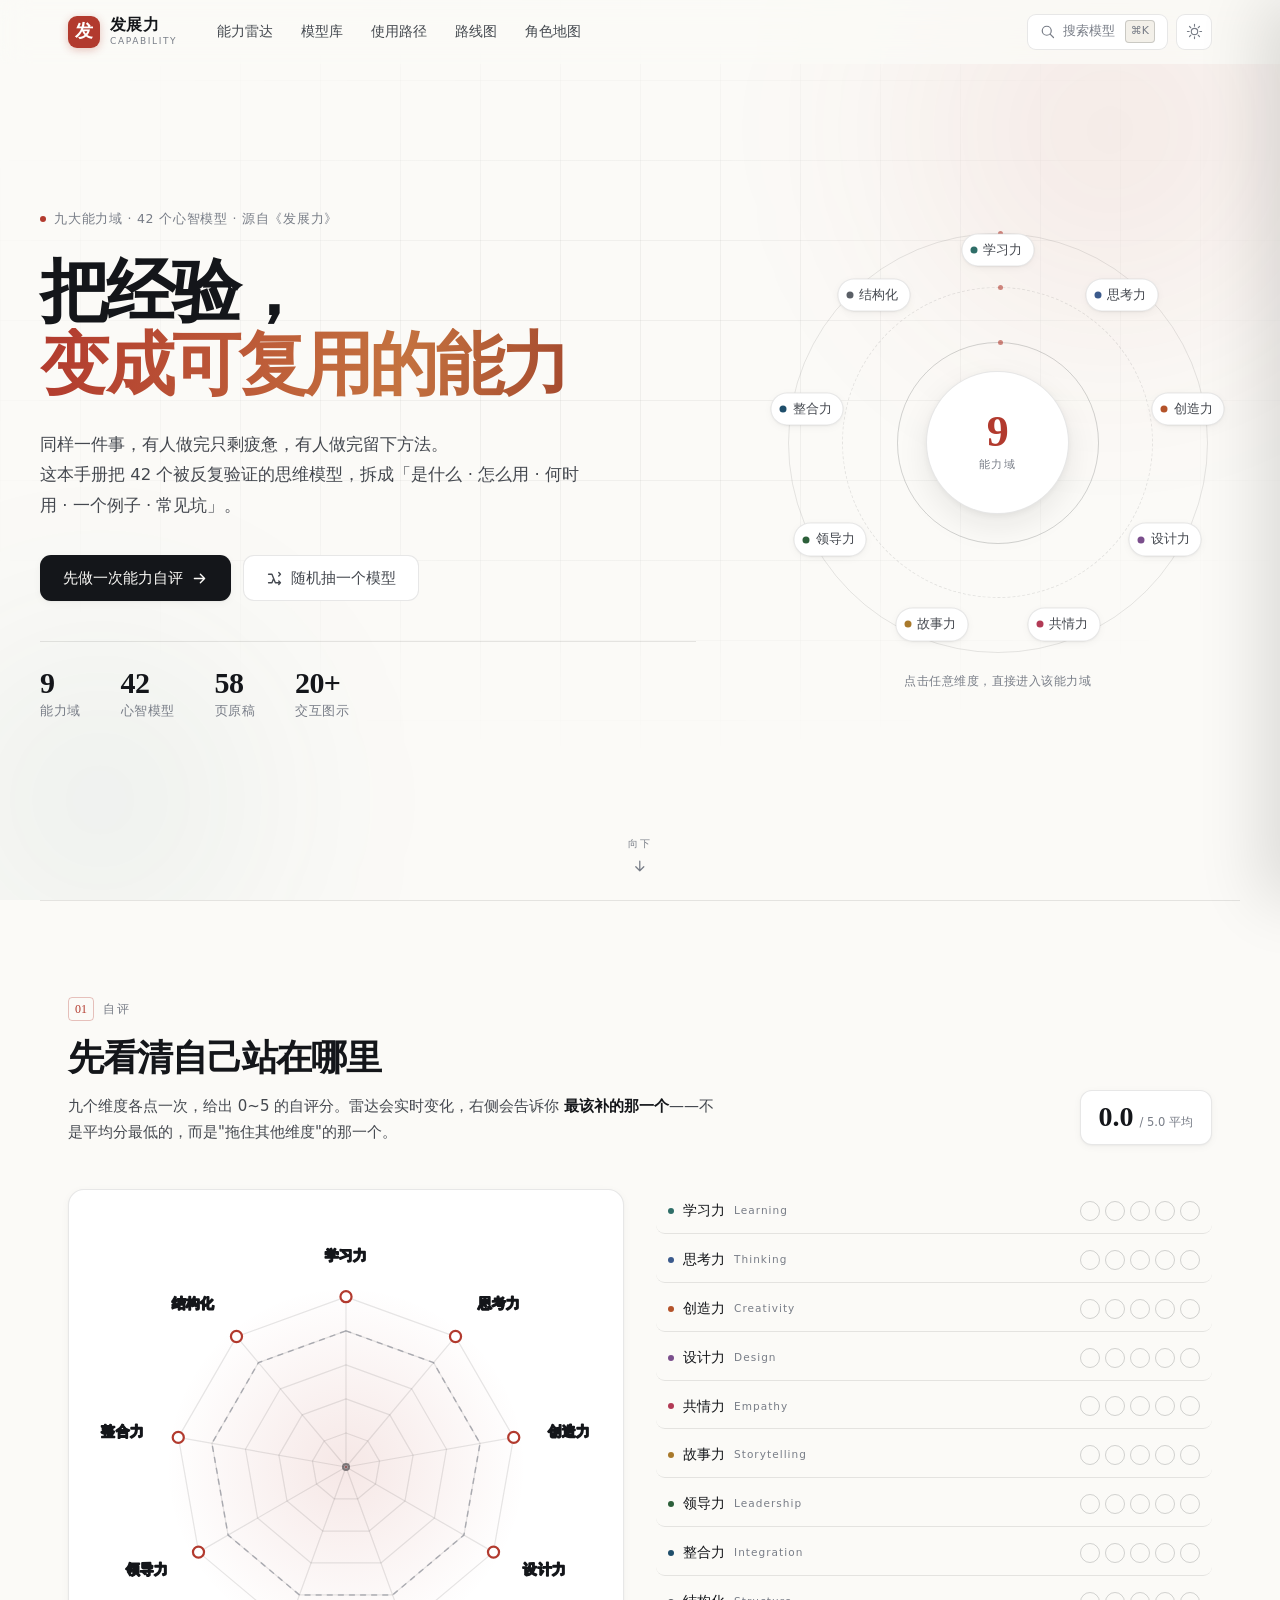
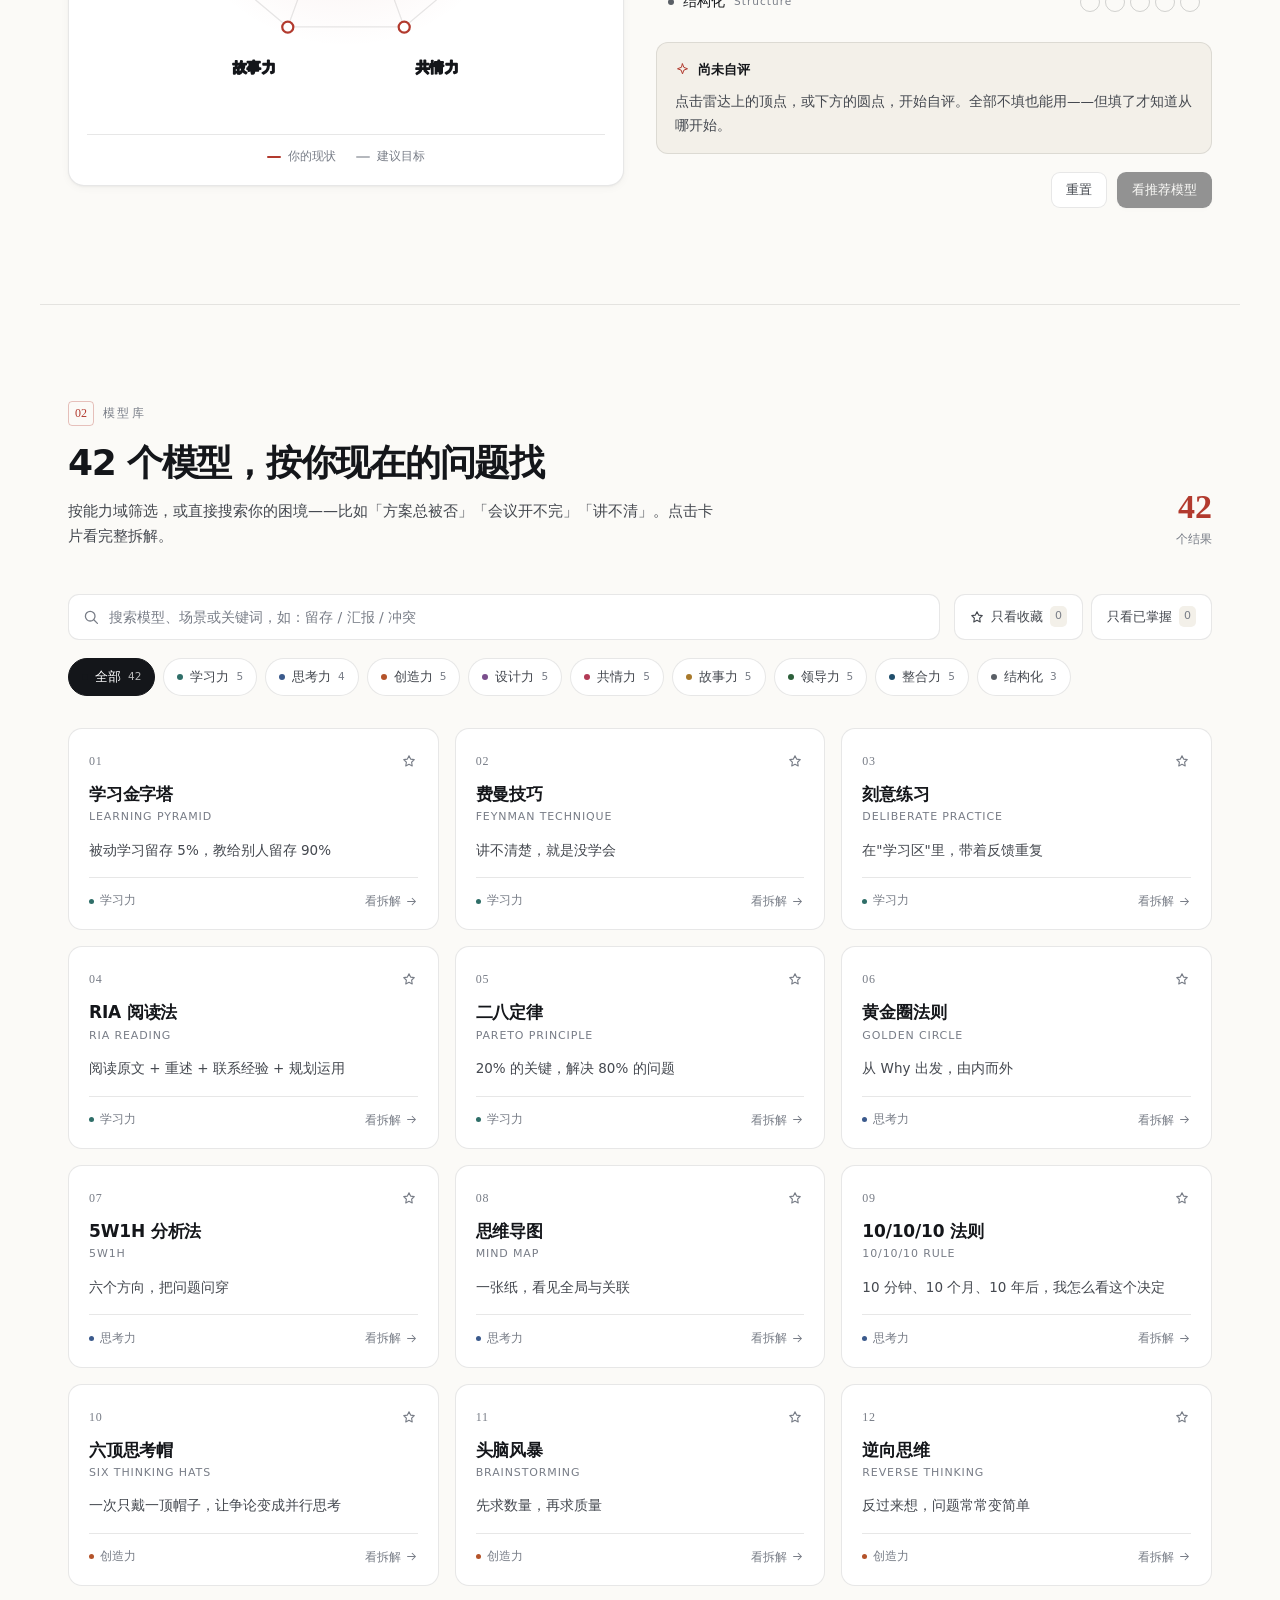
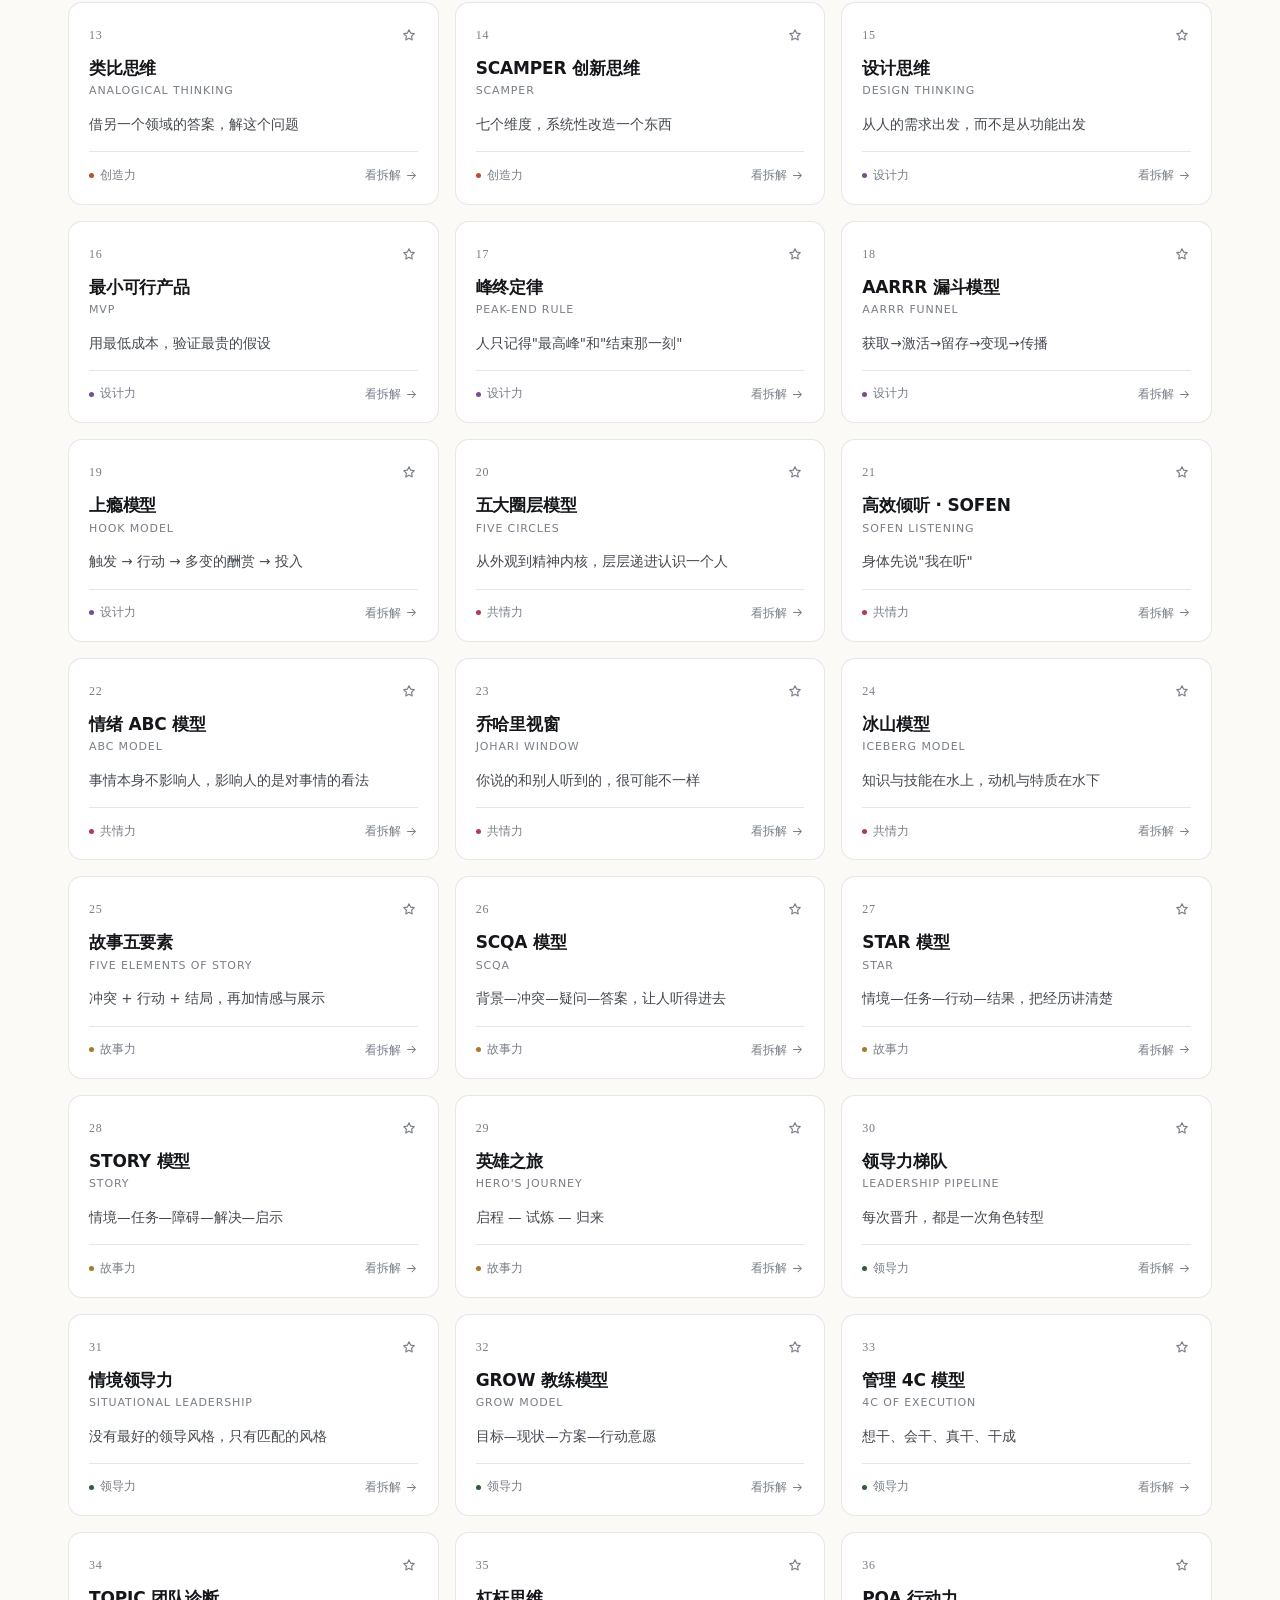
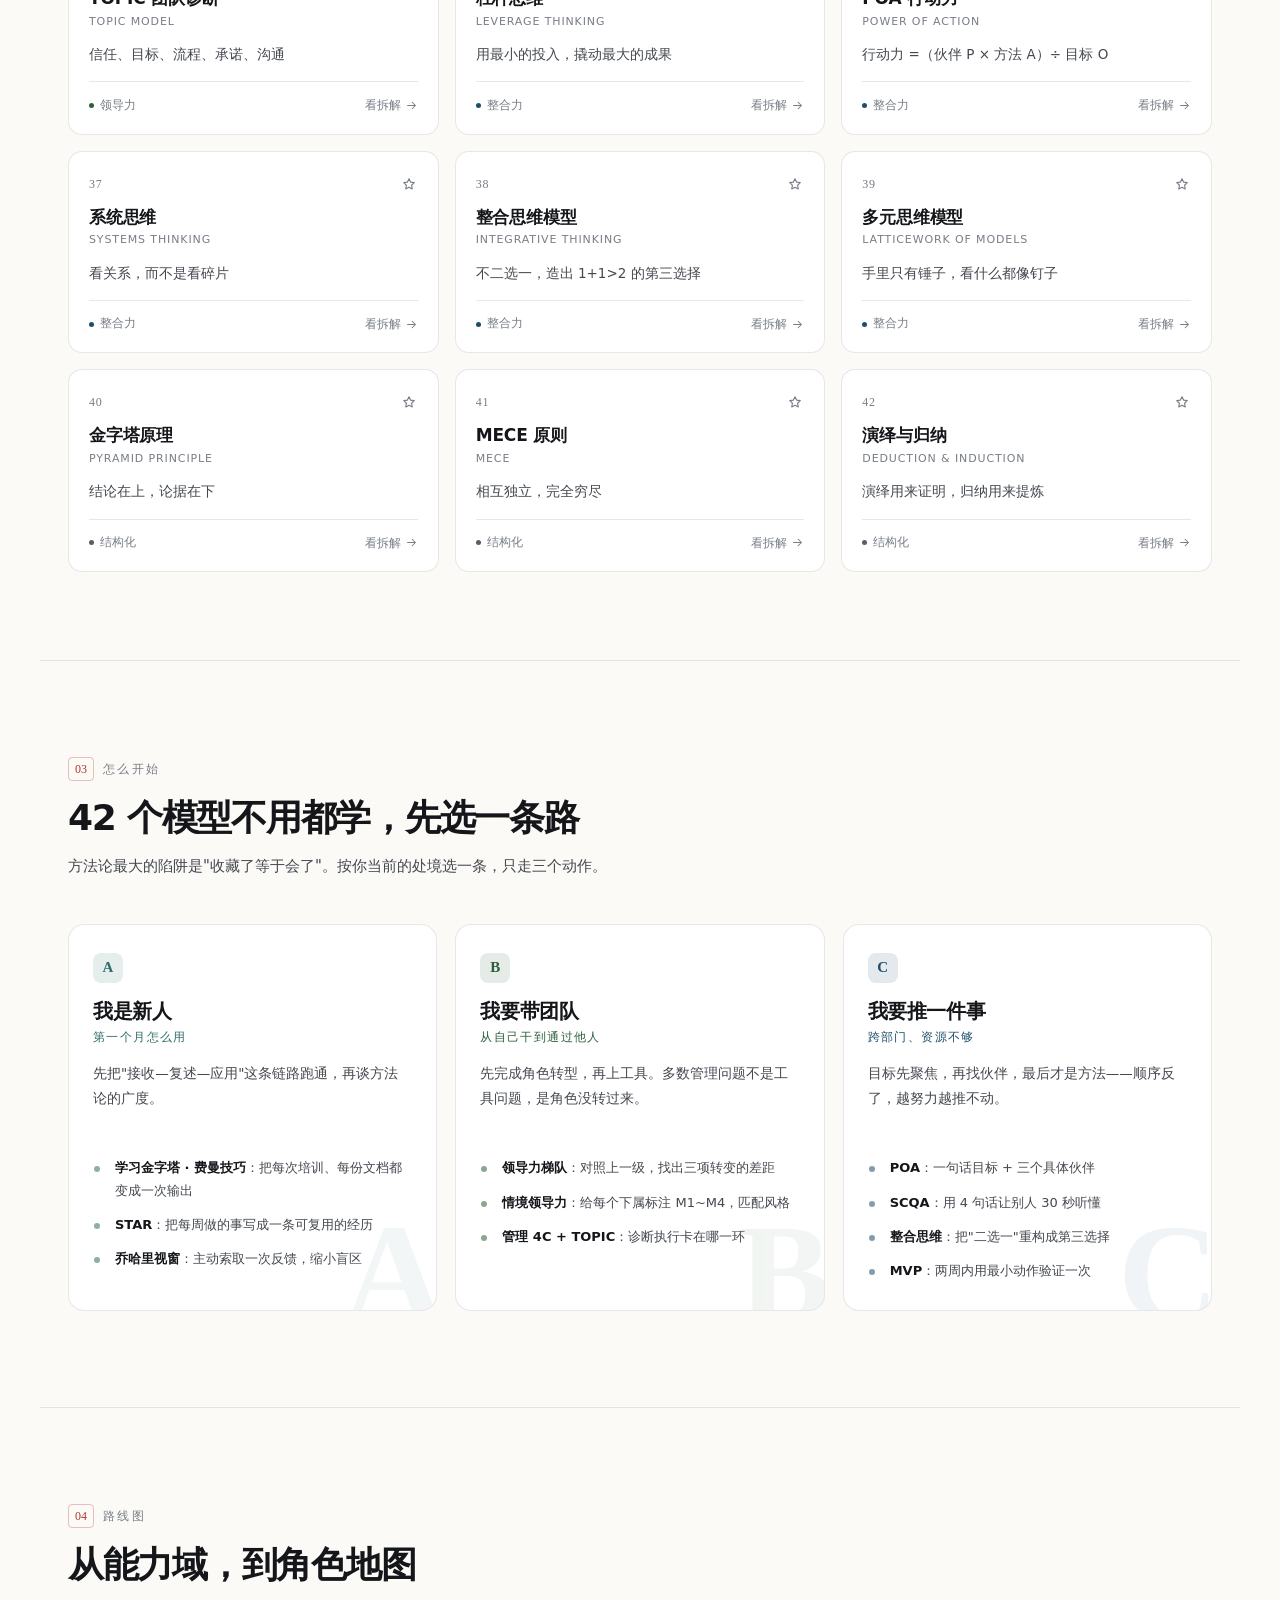
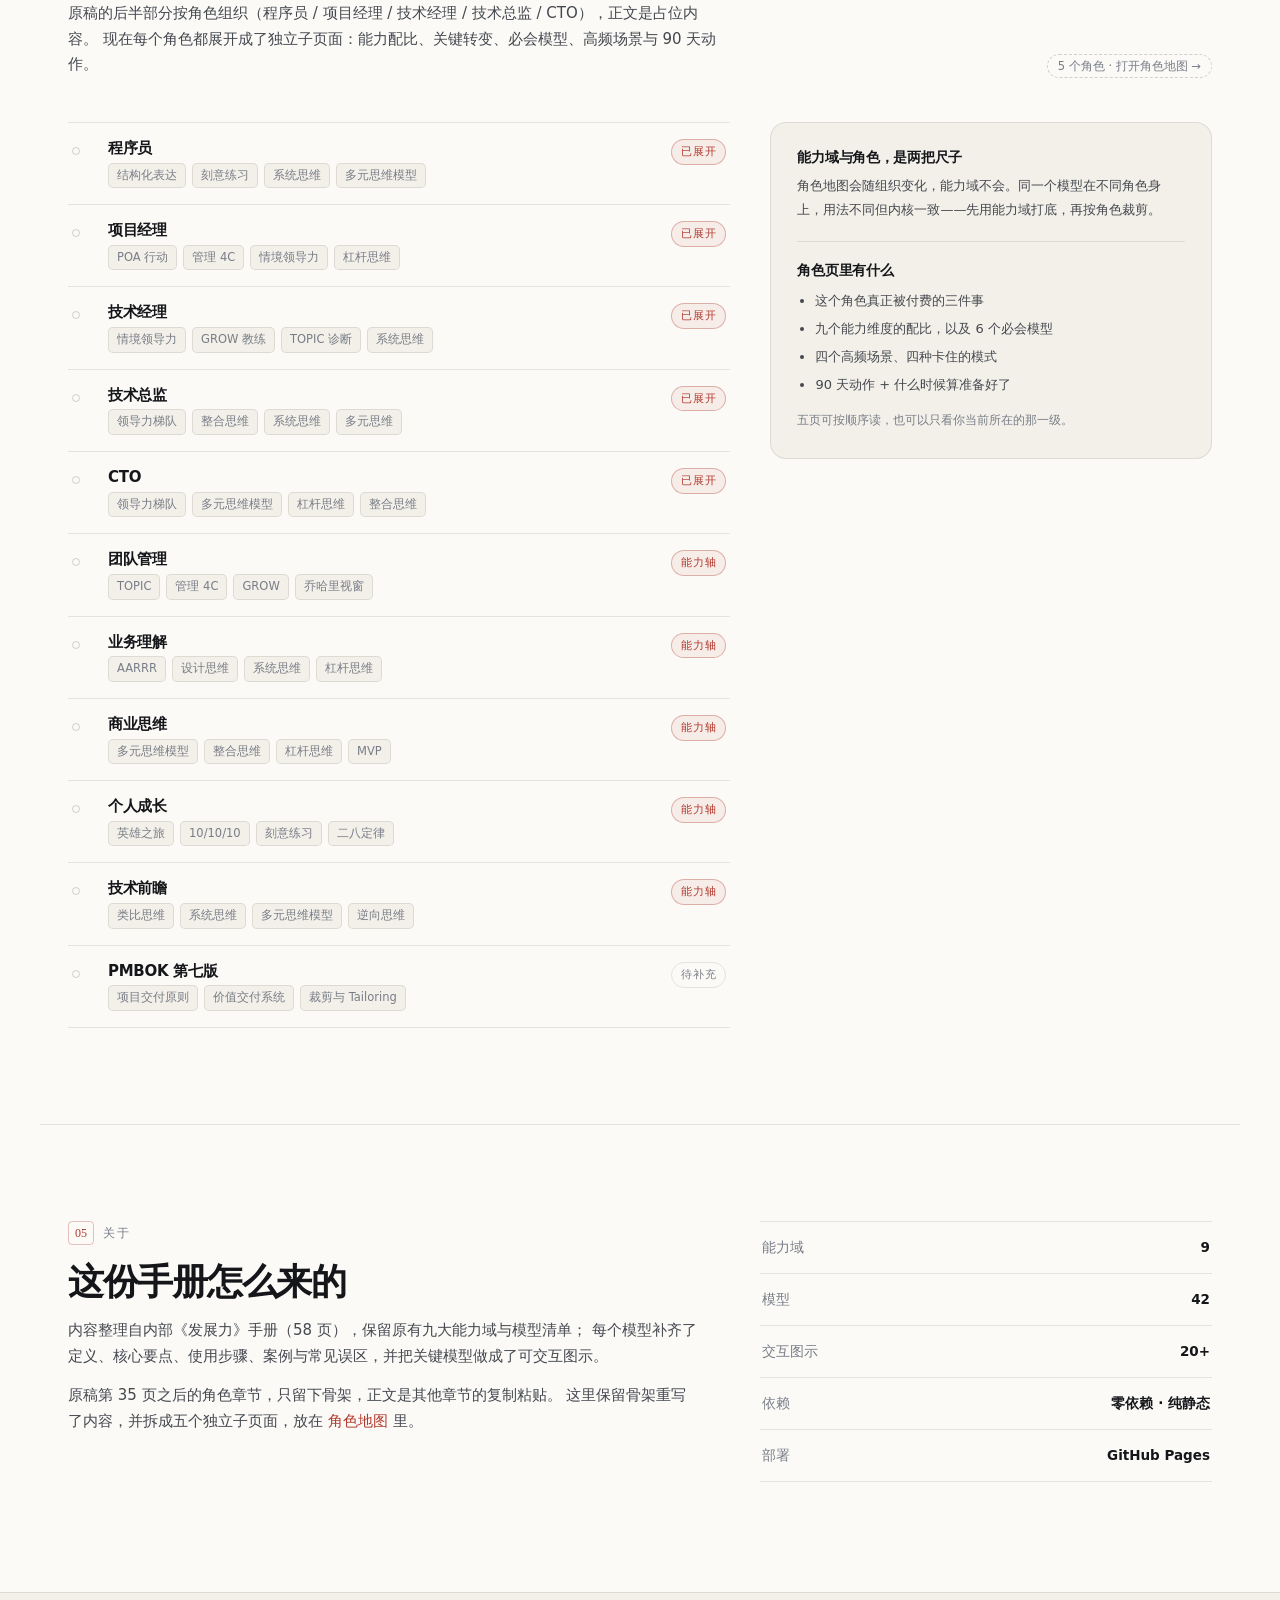
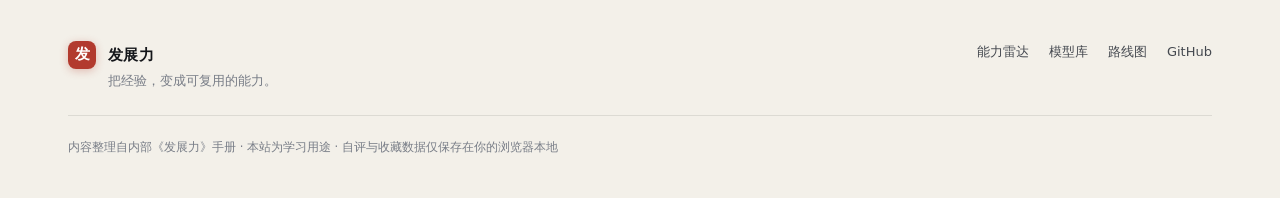
==== index.html @ 2aa87e0f "Add files via upload" ====
<!DOCTYPE html>
<html lang="zh-CN">
<head>
<meta charset="UTF-8">
<meta name="viewport" content="width=device-width, initial-scale=1.0">
<title>发展力 · 九大能力域，42 个心智模型</title>
<meta name="description" content="《发展力》交互手册：学习力、思考力、创造力、设计力、共情力、故事力、领导力、整合力、结构化，42 个心智模型的用法、步骤、案例与常见误区。">
<meta name="theme-color" content="#FBFAF7">
<meta property="og:title" content="发展力 · 42 个心智模型交互手册">
<meta property="og:description" content="把经验，变成可复用的能力。九大能力域，42 个模型，带自评雷达与检索。">
<meta property="og:type" content="website">
<link rel="icon" href="data:image/svg+xml,%3Csvg xmlns='http://www.w3.org/2000/svg' viewBox='0 0 32 32'%3E%3Crect width='32' height='32' rx='8' fill='%23B23A2E'/%3E%3Ctext x='16' y='22' font-size='17' text-anchor='middle' fill='%23FBFAF7' font-family='serif'%3E发%3C/text%3E%3C/svg%3E">
<link rel="stylesheet" href="assets/css/style.css">
</head>
<body>
<div class="progress" id="progress" aria-hidden="true"></div>

<header class="site-head" id="siteHead">
  <div class="head-inner">
    <a class="brand" href="#top">
      <span class="brand-mark">发</span>
      <span class="brand-text">发展力<em>Capability</em></span>
    </a>
    <nav class="head-nav" aria-label="主导航">
      <a href="#radar" data-nav="radar">能力雷达</a>
      <a href="#library" data-nav="library">模型库</a>
      <a href="#paths" data-nav="paths">使用路径</a>
      <a href="#roadmap" data-nav="roadmap">路线图</a>
      <a href="roles/index.html">角色地图</a>
    </nav>
    <div class="head-tools">
      <button class="tool-btn search-trigger" id="searchTrigger" aria-label="搜索模型">
        <svg viewBox="0 0 20 20" aria-hidden="true"><circle cx="9" cy="9" r="6"/><path d="M13.5 13.5L18 18"/></svg>
        <span>搜索模型</span>
        <kbd>⌘K</kbd>
      </button>
      <button class="tool-btn icon-btn" id="themeToggle" aria-label="切换主题" title="切换明暗主题">
        <svg class="ico-sun" viewBox="0 0 24 24" aria-hidden="true"><circle cx="12" cy="12" r="4.5"/><path d="M12 2v2.5M12 19.5V22M2 12h2.5M19.5 12H22M4.9 4.9l1.8 1.8M17.3 17.3l1.8 1.8M19.1 4.9l-1.8 1.8M6.7 17.3l-1.8 1.8"/></svg>
        <svg class="ico-moon" viewBox="0 0 24 24" aria-hidden="true"><path d="M20 14.5A8.5 8.5 0 019.5 4a8.5 8.5 0 1010.5 10.5z"/></svg>
      </button>
      <button class="tool-btn icon-btn menu-btn" id="menuBtn" aria-label="打开导航" aria-expanded="false">
        <svg viewBox="0 0 24 24" aria-hidden="true"><path d="M4 7h16M4 12h16M4 17h16"/></svg>
      </button>
    </div>
  </div>
  <div class="mobile-nav" id="mobileNav">
    <a href="#radar" data-nav="radar">能力雷达</a>
    <a href="#library" data-nav="library">模型库</a>
    <a href="#paths" data-nav="paths">使用路径</a>
    <a href="#roadmap" data-nav="roadmap">路线图</a>
    <a href="roles/index.html">角色地图</a>
  </div>
</header>

<main id="top">

  <!-- ================= HERO ================= -->
  <section class="hero">
    <div class="hero-bg" aria-hidden="true">
      <div class="aurora a1"></div>
      <div class="aurora a2"></div>
      <div class="grid-lines"></div>
    </div>
    <div class="hero-inner">
      <div class="hero-copy">
        <p class="eyebrow reveal"><span class="dot"></span>九大能力域 · 42 个心智模型 · 源自《发展力》</p>
        <h1 class="reveal">
          <span class="h1-line">把经验，</span>
          <span class="h1-line accent">变成可复用的能力</span>
        </h1>
        <p class="lede reveal">
          同样一件事，有人做完只剩疲惫，有人做完留下方法。<br>
          这本手册把 42 个被反复验证的思维模型，拆成「是什么 · 怎么用 · 何时用 · 一个例子 · 常见坑」。
        </p>
        <div class="hero-actions reveal">
          <a class="btn btn-primary" href="#radar">
            先做一次能力自评
            <svg viewBox="0 0 20 20" aria-hidden="true"><path d="M4 10h12M11 5l5 5-5 5"/></svg>
          </a>
          <button class="btn btn-ghost" id="randomBtn">
            <svg viewBox="0 0 20 20" aria-hidden="true"><path d="M3 5h4l4 10h6M3 15h4l2-5M15 3l2 2-2 2M15 13l2 2-2 2"/></svg>
            随机抽一个模型
          </button>
        </div>
        <dl class="hero-stats reveal">
          <div><dt>9</dt><dd>能力域</dd></div>
          <div><dt>42</dt><dd>心智模型</dd></div>
          <div><dt>58</dt><dd>页原稿</dd></div>
          <div><dt>20+</dt><dd>交互图示</dd></div>
        </dl>
      </div>

      <div class="hero-visual reveal" aria-hidden="true">
        <div class="orbit" id="orbit">
          <div class="orbit-ring r1"></div>
          <div class="orbit-ring r2"></div>
          <div class="orbit-ring r3"></div>
          <div class="orbit-core">
            <span class="core-num" id="coreNum">9</span>
            <span class="core-label">能力域</span>
          </div>
          <div class="orbit-dots" id="orbitDots"><!-- JS --></div>
        </div>
        <p class="orbit-hint">点击任意维度，直接进入该能力域</p>
      </div>
    </div>
    <a class="scroll-cue" href="#radar" aria-label="向下滚动">
      <span>向下</span>
      <svg viewBox="0 0 20 20" aria-hidden="true"><path d="M10 4v12M5 11l5 5 5-5"/></svg>
    </a>
  </section>

  <!-- ================= 能力雷达 ================= -->
  <section class="section" id="radar">
    <div class="section-head">
      <div>
        <p class="kicker"><span class="kicker-no">01</span>自评</p>
        <h2>先看清自己站在哪里</h2>
        <p class="section-desc">
          九个维度各点一次，给出 0~5 的自评分。雷达会实时变化，右侧会告诉你
          <strong>最该补的那一个</strong>——不是平均分最低的，而是"拖住其他维度"的那一个。
        </p>
      </div>
      <div class="section-aside">
        <div class="score-pill">
          <span id="radarTotal">0.0</span><small>/ 5.0 平均</small>
        </div>
      </div>
    </div>

    <div class="radar-layout">
      <div class="radar-card">
        <svg class="radar-svg" id="radarSvg" viewBox="0 0 420 420" role="img" aria-label="九维能力雷达图">
          <!-- JS -->
        </svg>
        <div class="radar-legend">
          <span><i class="lg-current"></i>你的现状</span>
          <span><i class="lg-target"></i>建议目标</span>
        </div>
      </div>

      <div class="score-panel">
        <div class="panel-block" id="scoreRows"><!-- JS --></div>
        <div class="insight" id="insight">
          <div class="insight-head">
            <svg viewBox="0 0 24 24" aria-hidden="true"><path d="M12 3l2.2 5.6L20 10.8l-5.8 2.2L12 19l-2.2-6L4 10.8l5.8-2.2z"/></svg>
            <span id="insightTitle">尚未自评</span>
          </div>
          <p id="insightText">点击左侧雷达的任一顶点，或下方的分值，开始自评。</p>
        </div>
        <div class="panel-actions">
          <button class="btn btn-sm btn-ghost" id="radarReset">重置</button>
          <button class="btn btn-sm btn-primary" id="radarFocus" disabled>看推荐模型</button>
        </div>
      </div>
    </div>
  </section>

  <!-- ================= 模型库 ================= -->
  <section class="section section-library" id="library">
    <div class="section-head">
      <div>
        <p class="kicker"><span class="kicker-no">02</span>模型库</p>
        <h2>42 个模型，按你现在的问题找</h2>
        <p class="section-desc">按能力域筛选，或直接搜索你的困境——比如「方案总被否」「会议开不完」「讲不清」。点击卡片看完整拆解。</p>
      </div>
      <div class="section-aside lib-count">
        <span id="libCount">42</span><small>个结果</small>
      </div>
    </div>

    <div class="lib-toolbar">
      <div class="lib-search">
        <svg viewBox="0 0 20 20" aria-hidden="true"><circle cx="9" cy="9" r="6"/><path d="M13.5 13.5L18 18"/></svg>
        <input type="search" id="libSearch" placeholder="搜索模型、场景或关键词，如：留存 / 汇报 / 冲突" autocomplete="off" aria-label="搜索模型">
        <button class="clear-btn" id="clearSearch" aria-label="清空搜索" hidden>×</button>
      </div>
      <div class="lib-actions">
        <button class="chip-btn" id="favFilter" aria-pressed="false">
          <svg viewBox="0 0 20 20" aria-hidden="true"><path d="M10 2.6l2.3 4.7 5.2.8-3.8 3.7.9 5.2-4.6-2.4-4.6 2.4.9-5.2L2.5 8.1l5.2-.8z"/></svg>
          只看收藏 <span class="fav-count" id="favCount">0</span>
        </button>
        <button class="chip-btn" id="doneFilter" aria-pressed="false">
          只看已掌握 <span class="done-count" id="doneCount">0</span>
        </button>
      </div>
    </div>

    <div class="dim-filter" id="dimFilter" role="tablist" aria-label="按能力域筛选"><!-- JS --></div>

    <div class="model-grid" id="modelGrid"><!-- JS --></div>
    <div class="empty-state" id="emptyState" hidden>
      <p class="empty-glyph">◌</p>
      <h3>没有找到匹配的模型</h3>
      <p>换一个关键词，或者清空筛选条件试试。也可以按 <kbd>⌘K</kbd> 打开全局搜索。</p>
      <button class="btn btn-sm btn-ghost" id="emptyReset">清空全部筛选</button>
    </div>
  </section>

  <!-- ================= 使用路径 ================= -->
  <section class="section" id="paths">
    <div class="section-head">
      <div>
        <p class="kicker"><span class="kicker-no">03</span>怎么开始</p>
        <h2>42 个模型不用都学，先选一条路</h2>
        <p class="section-desc">方法论最大的陷阱是"收藏了等于会了"。按你当前的处境选一条，只走三个动作。</p>
      </div>
    </div>
    <div class="path-grid" id="pathGrid"><!-- JS --></div>
  </section>

  <!-- ================= 路线图 ================= -->
  <section class="section section-roadmap" id="roadmap">
    <div class="section-head">
      <div>
        <p class="kicker"><span class="kicker-no">04</span>路线图</p>
        <h2>从能力域，到角色地图</h2>
        <p class="section-desc">
          原稿的后半部分按角色组织（程序员 / 项目经理 / 技术经理 / 技术总监 / CTO），正文是占位内容。
          现在每个角色都展开成了独立子页面：能力配比、关键转变、必会模型、高频场景与 90 天动作。
        </p>
      </div>
      <div class="section-aside">
        <a class="tag tag-soft" href="roles/index.html">5 个角色 · 打开角色地图 →</a>
      </div>
    </div>
    <div class="roadmap-wrap">
      <div class="roadmap-list" id="roadmapList"><!-- JS --></div>
      <aside class="roadmap-note">
        <h3>能力域与角色，是两把尺子</h3>
        <p>角色地图会随组织变化，能力域不会。同一个模型在不同角色身上，用法不同但内核一致——先用能力域打底，再按角色裁剪。</p>
        <div class="note-divider"></div>
        <h3>角色页里有什么</h3>
        <ul>
          <li>这个角色真正被付费的三件事</li>
          <li>九个能力维度的配比，以及 6 个必会模型</li>
          <li>四个高频场景、四种卡住的模式</li>
          <li>90 天动作 + 什么时候算准备好了</li>
        </ul>
        <p class="note-tip">五页可按顺序读，也可以只看你当前所在的那一级。</p>
      </aside>
    </div>
  </section>

  <!-- ================= 说明 ================= -->
  <section class="section section-about" id="about">
    <div class="about-grid">
      <div>
        <p class="kicker"><span class="kicker-no">05</span>关于</p>
        <h2>这份手册怎么来的</h2>
        <p class="section-desc">
          内容整理自内部《发展力》手册（58 页），保留原有九大能力域与模型清单；
          每个模型补齐了定义、核心要点、使用步骤、案例与常见误区，并把关键模型做成了可交互图示。
        </p>
        <p class="section-desc">
          原稿第 35 页之后的角色章节，只留下骨架，正文是其他章节的复制粘贴。
          这里保留骨架重写了内容，并拆成五个独立子页面，放在 <a href="roles/index.html" style="color:var(--accent)">角色地图</a> 里。
        </p>
      </div>
      <div class="about-meta">
        <div class="meta-row"><span>能力域</span><strong>9</strong></div>
        <div class="meta-row"><span>模型</span><strong>42</strong></div>
        <div class="meta-row"><span>交互图示</span><strong>20+</strong></div>
        <div class="meta-row"><span>依赖</span><strong>零依赖 · 纯静态</strong></div>
        <div class="meta-row"><span>部署</span><strong>GitHub Pages</strong></div>
      </div>
    </div>
  </section>
</main>

<footer class="site-foot">
  <div class="foot-inner">
    <div class="foot-brand">
      <span class="brand-mark small">发</span>
      <div>
        <strong>发展力</strong>
        <p>把经验，变成可复用的能力。</p>
      </div>
    </div>
    <div class="foot-links">
      <a href="#radar">能力雷达</a>
      <a href="#library">模型库</a>
      <a href="#roadmap">路线图</a>
      <a href="https://github.com/" id="repoLink" target="_blank" rel="noopener">GitHub</a>
    </div>
    <p class="foot-note">内容整理自内部《发展力》手册 · 本站为学习用途 · 自评与收藏数据仅保存在你的浏览器本地</p>
  </div>
</footer>

<!-- ================= 详情抽屉 ================= -->
<div class="drawer-scrim" id="drawerScrim" hidden></div>
<aside class="drawer" id="drawer" tabindex="-1" aria-hidden="true" aria-labelledby="drawerTitle" role="dialog" aria-modal="true">
  <div class="drawer-inner" id="drawerInner"><!-- JS --></div>
</aside>

<!-- ================= 全局搜索 ================= -->
<div class="palette-scrim" id="paletteScrim" hidden></div>
<div class="palette" id="palette" aria-hidden="true" role="dialog" aria-modal="true" aria-label="全局搜索">
  <div class="palette-head">
    <svg viewBox="0 0 20 20" aria-hidden="true"><circle cx="9" cy="9" r="6"/><path d="M13.5 13.5L18 18"/></svg>
    <input type="text" id="paletteInput" placeholder="搜索 42 个模型…" autocomplete="off" aria-label="搜索">
    <kbd>ESC</kbd>
  </div>
  <div class="palette-list" id="paletteList"><!-- JS --></div>
  <div class="palette-foot">
    <span><kbd>↑</kbd><kbd>↓</kbd> 选择</span>
    <span><kbd>↵</kbd> 打开</span>
    <span><kbd>ESC</kbd> 关闭</span>
  </div>
</div>

<button class="to-top" id="toTop" aria-label="回到顶部" hidden>
  <svg viewBox="0 0 20 20" aria-hidden="true"><path d="M10 16V4M5 9l5-5 5 5"/></svg>
</button>

<div class="toast" id="toast" role="status" aria-live="polite"></div>

<script src="assets/js/data.js"></script>
<script src="assets/js/app.js"></script>
</body>
</html>
---- assets/css/style.css ----
/* ==========================================================================
   发展力 · 样式
   ========================================================================== */

/* ---------- tokens ---------- */
:root {
  --paper: #FBFAF7;
  --paper-2: #F3F0E9;
  --card: #FFFFFF;
  --ink: #14161A;
  --ink-2: #44484F;
  --ink-3: #787D87;
  --line: rgba(20, 22, 26, .10);
  --line-strong: rgba(20, 22, 26, .18);
  --accent: #B23A2E;
  --accent-2: #8E2C22;
  --accent-soft: rgba(178, 58, 46, .07);
  --shadow-sm: 0 1px 2px rgba(20, 22, 26, .04), 0 2px 8px rgba(20, 22, 26, .04);
  --shadow-md: 0 2px 6px rgba(20, 22, 26, .05), 0 12px 32px rgba(20, 22, 26, .08);
  --shadow-lg: 0 8px 24px rgba(20, 22, 26, .10), 0 32px 80px rgba(20, 22, 26, .14);
  --radius: 16px;
  --radius-sm: 10px;
  --sans: -apple-system, BlinkMacSystemFont, "Segoe UI", "PingFang SC", "HarmonyOS Sans SC", "MiSans", "Microsoft YaHei", system-ui, sans-serif;
  --serif: "Songti SC", "Source Han Serif SC", "Noto Serif SC", "STSong", Georgia, "Times New Roman", serif;
  --ease: cubic-bezier(.22, .68, .32, 1);
  --head-h: 64px;
  --max: 1200px;
}

html[data-theme="dark"] {
  --paper: #0D0F12;
  --paper-2: #13161A;
  --card: #16191E;
  --ink: #ECEDEF;
  --ink-2: #B0B5BE;
  --ink-3: #7C828C;
  --line: rgba(255, 255, 255, .09);
  --line-strong: rgba(255, 255, 255, .18);
  --accent: #E06B5E;
  --accent-2: #F08D80;
  --accent-soft: rgba(224, 107, 94, .10);
  --shadow-sm: 0 1px 2px rgba(0, 0, 0, .3);
  --shadow-md: 0 4px 20px rgba(0, 0, 0, .4);
  --shadow-lg: 0 16px 60px rgba(0, 0, 0, .6);
}

/* ---------- reset ---------- */
*, *::before, *::after { box-sizing: border-box; }
html { scroll-behavior: smooth; scroll-padding-top: calc(var(--head-h) + 16px); -webkit-text-size-adjust: 100%; }
body {
  margin: 0;
  background: var(--paper);
  color: var(--ink);
  font-family: var(--sans);
  font-size: 16px;
  line-height: 1.7;
  -webkit-font-smoothing: antialiased;
  overflow-x: hidden;
}
body.no-scroll { overflow: hidden; }
h1, h2, h3, h4 { margin: 0; font-weight: 650; letter-spacing: -.02em; line-height: 1.25; }
p { margin: 0; }
a { color: inherit; text-decoration: none; }
button { font: inherit; color: inherit; background: none; border: 0; cursor: pointer; }
svg { fill: none; stroke: currentColor; stroke-width: 1.6; stroke-linecap: round; stroke-linejoin: round; }
::selection { background: var(--accent); color: #fff; }
:focus-visible { outline: 2px solid var(--accent); outline-offset: 3px; border-radius: 4px; }
kbd {
  font-family: var(--sans); font-size: 11px; padding: 1px 5px; border-radius: 4px;
  border: 1px solid var(--line-strong); color: var(--ink-3); background: var(--paper-2);
}
[hidden] { display: none !important; }

/* ---------- progress ---------- */
.progress {
  position: fixed; top: 0; left: 0; height: 2px; width: 0;
  background: linear-gradient(90deg, var(--accent), #C97A4E);
  z-index: 120; transition: width .1s linear;
}

/* ---------- header ---------- */
.site-head {
  position: fixed; top: 0; left: 0; right: 0; z-index: 100;
  height: var(--head-h);
  background: color-mix(in srgb, var(--paper) 82%, transparent);
  backdrop-filter: blur(14px) saturate(1.4);
  -webkit-backdrop-filter: blur(14px) saturate(1.4);
  border-bottom: 1px solid transparent;
  transition: border-color .3s, background .3s;
}
.site-head.scrolled { border-bottom-color: var(--line); }
.head-inner {
  max-width: var(--max); margin: 0 auto; padding: 0 28px; height: 100%;
  display: flex; align-items: center; gap: 28px;
}
.brand { display: flex; align-items: center; gap: 10px; flex-shrink: 0; }
.brand-mark {
  width: 32px; height: 32px; border-radius: 9px; background: var(--accent); color: #fff;
  display: grid; place-items: center; font-family: var(--serif); font-size: 18px; font-weight: 600;
  letter-spacing: 0; box-shadow: 0 2px 8px rgba(178, 58, 46, .3);
}
.brand-mark.small { width: 28px; height: 28px; font-size: 15px; border-radius: 8px; }
.brand-text { display: flex; flex-direction: column; line-height: 1.05; font-weight: 650; letter-spacing: .02em; }
.brand-text em {
  font-style: normal; font-size: 9px; letter-spacing: .18em; text-transform: uppercase;
  color: var(--ink-3); font-weight: 500; margin-top: 3px;
}
.head-nav { display: flex; gap: 4px; margin-right: auto; }
.head-nav a {
  padding: 7px 12px; border-radius: 8px; font-size: 14px; color: var(--ink-2);
  transition: color .2s, background .2s;
}
.head-nav a:hover { color: var(--ink); background: var(--paper-2); }
.head-nav a.active { color: var(--accent); background: var(--accent-soft); }
.head-tools { display: flex; gap: 8px; align-items: center; }
.tool-btn {
  display: flex; align-items: center; gap: 8px; height: 36px; padding: 0 12px;
  border: 1px solid var(--line); border-radius: 9px; background: var(--card);
  font-size: 13px; color: var(--ink-3); transition: all .2s;
}
.tool-btn:hover { border-color: var(--line-strong); color: var(--ink); box-shadow: var(--shadow-sm); }
.tool-btn svg { width: 15px; height: 15px; }
.tool-btn kbd { margin-left: 2px; }
.icon-btn { width: 36px; padding: 0; justify-content: center; }
.icon-btn svg { width: 17px; height: 17px; }
html[data-theme="light"] .ico-moon { display: none; }
html[data-theme="dark"] .ico-sun { display: none; }
.menu-btn { display: none; }
.mobile-nav { display: none; }

/* ---------- hero ---------- */
.hero {
  position: relative; min-height: 100vh; display: flex; align-items: center;
  padding: calc(var(--head-h) + 40px) 28px 80px; overflow: hidden;
}
.hero-bg { position: absolute; inset: 0; pointer-events: none; }
.aurora {
  position: absolute; border-radius: 50%; filter: blur(90px); opacity: .5;
}
.aurora.a1 {
  width: 620px; height: 620px; right: -140px; top: -180px;
  background: radial-gradient(circle, rgba(178, 58, 46, .22), transparent 68%);
}
.aurora.a2 {
  width: 520px; height: 520px; left: -160px; bottom: -160px;
  background: radial-gradient(circle, rgba(47, 110, 104, .18), transparent 68%);
}
.grid-lines {
  position: absolute; inset: 0;
  background-image: linear-gradient(var(--line) 1px, transparent 1px), linear-gradient(90deg, var(--line) 1px, transparent 1px);
  background-size: 80px 80px;
  mask-image: radial-gradient(ellipse 80% 60% at 50% 40%, #000 20%, transparent 75%);
  -webkit-mask-image: radial-gradient(ellipse 80% 60% at 50% 40%, #000 20%, transparent 75%);
  opacity: .5;
}
.hero-inner {
  position: relative; max-width: var(--max); margin: 0 auto; width: 100%;
  display: grid; grid-template-columns: 1.15fr .85fr; gap: 60px; align-items: center;
}
.eyebrow {
  display: inline-flex; align-items: center; gap: 8px; font-size: 12.5px; letter-spacing: .06em;
  color: var(--ink-3); text-transform: uppercase; margin-bottom: 26px;
}
.eyebrow .dot {
  width: 6px; height: 6px; border-radius: 50%; background: var(--accent);
  box-shadow: 0 0 0 0 rgba(178, 58, 46, .5); animation: pulse 2.4s infinite;
}
@keyframes pulse {
  0% { box-shadow: 0 0 0 0 rgba(178, 58, 46, .45); }
  70% { box-shadow: 0 0 0 10px rgba(178, 58, 46, 0); }
  100% { box-shadow: 0 0 0 0 rgba(178, 58, 46, 0); }
}
.hero h1 {
  font-size: clamp(42px, 5.4vw, 76px); font-weight: 700; letter-spacing: -.045em; line-height: 1.06;
  margin-bottom: 28px;
}
.h1-line { display: block; }
.h1-line.accent {
  color: var(--accent);
  background: linear-gradient(100deg, var(--accent) 0%, #C4723F 55%, var(--accent-2) 100%);
  -webkit-background-clip: text; background-clip: text; -webkit-text-fill-color: transparent;
}
.lede { font-size: 16.5px; color: var(--ink-2); max-width: 52ch; line-height: 1.85; }
.hero-actions { display: flex; gap: 12px; margin: 34px 0 40px; flex-wrap: wrap; }
.btn {
  display: inline-flex; align-items: center; gap: 8px; height: 46px; padding: 0 22px;
  border-radius: 11px; font-size: 14.5px; font-weight: 550; transition: all .22s var(--ease);
  border: 1px solid transparent; white-space: nowrap;
}
.btn svg { width: 17px; height: 17px; transition: transform .22s var(--ease); }
.btn-primary { background: var(--ink); color: var(--paper); box-shadow: var(--shadow-sm); }
.btn-primary:hover { transform: translateY(-2px); box-shadow: var(--shadow-md); }
.btn-primary:hover svg { transform: translateX(3px); }
.btn-ghost { background: var(--card); border-color: var(--line); color: var(--ink-2); }
.btn-ghost:hover { border-color: var(--line-strong); color: var(--ink); transform: translateY(-1px); }
.btn-sm { height: 36px; padding: 0 14px; font-size: 13px; border-radius: 9px; }
.btn:disabled { opacity: .45; cursor: not-allowed; transform: none !important; }
.hero-stats { display: flex; gap: 40px; margin: 0; padding-top: 26px; border-top: 1px solid var(--line); }
.hero-stats div { display: flex; flex-direction: column; gap: 2px; }
.hero-stats dt {
  font-family: var(--serif); font-size: 30px; font-weight: 600; line-height: 1;
  letter-spacing: -.02em; font-variant-numeric: tabular-nums;
}
.hero-stats dd { margin: 0; font-size: 12.5px; color: var(--ink-3); letter-spacing: .04em; }

/* orbit */
.hero-visual { display: flex; flex-direction: column; align-items: center; gap: 18px; }
.orbit { position: relative; width: min(420px, 82vw); aspect-ratio: 1; }
.orbit-ring {
  position: absolute; inset: 0; border-radius: 50%; border: 1px solid var(--line);
  animation: spin 60s linear infinite;
}
.orbit-ring.r2 { inset: 13%; border-style: dashed; animation-duration: 45s; animation-direction: reverse; }
.orbit-ring.r3 { inset: 26%; border-color: var(--line-strong); animation: none; }
.orbit-ring::after {
  content: ""; position: absolute; top: -3px; left: 50%; width: 5px; height: 5px;
  border-radius: 50%; background: var(--accent); opacity: .6;
}
@keyframes spin { to { transform: rotate(360deg); } }
.orbit-core {
  position: absolute; inset: 33%; border-radius: 50%;
  background: var(--card); border: 1px solid var(--line);
  display: grid; place-items: center; align-content: center; gap: 2px;
  box-shadow: var(--shadow-md);
}
.core-num { font-family: var(--serif); font-size: 44px; line-height: 1; font-weight: 600; color: var(--accent); }
.core-label { font-size: 11px; letter-spacing: .16em; color: var(--ink-3); }
.orbit-dots { position: absolute; inset: 0; }
.orbit-dot {
  position: absolute; left: 50%; top: 50%; width: 0; height: 0;
}
.orbit-dot button {
  position: absolute; transform: translate(-50%, -50%);
  display: flex; align-items: center; gap: 6px;
  padding: 5px 11px 5px 8px; border-radius: 999px;
  background: var(--card); border: 1px solid var(--line);
  font-size: 12.5px; color: var(--ink-2); white-space: nowrap;
  box-shadow: var(--shadow-sm); transition: all .25s var(--ease);
}
.orbit-dot button i {
  width: 7px; height: 7px; border-radius: 50%; background: var(--c, var(--accent)); flex-shrink: 0;
}
.orbit-dot button:hover {
  transform: translate(-50%, -50%) scale(1.09); border-color: var(--c);
  box-shadow: 0 6px 20px color-mix(in srgb, var(--c) 30%, transparent); z-index: 5;
}
.orbit-hint { font-size: 12px; color: var(--ink-3); letter-spacing: .04em; }
.scroll-cue {
  position: absolute; bottom: 26px; left: 50%; transform: translateX(-50%);
  display: flex; flex-direction: column; align-items: center; gap: 6px;
  font-size: 10px; letter-spacing: .22em; color: var(--ink-3); text-transform: uppercase;
}
.scroll-cue svg { width: 16px; height: 16px; animation: bob 2s infinite; }
@keyframes bob { 0%, 100% { transform: translateY(0); } 50% { transform: translateY(4px); } }

/* ---------- sections ---------- */
.section {
  max-width: var(--max); margin: 0 auto; padding: 96px 28px;
  border-top: 1px solid var(--line);
}
.section-head {
  display: flex; justify-content: space-between; align-items: flex-end; gap: 40px;
  margin-bottom: 44px; flex-wrap: wrap;
}
.kicker {
  display: flex; align-items: center; gap: 9px; font-size: 12px; letter-spacing: .2em;
  text-transform: uppercase; color: var(--ink-3); margin-bottom: 14px;
}
.kicker-no {
  font-family: var(--serif); font-size: 12px; letter-spacing: 0; color: var(--accent);
  border: 1px solid color-mix(in srgb, var(--accent) 30%, transparent);
  padding: 1px 6px; border-radius: 4px;
}
.section h2 { font-size: clamp(26px, 3vw, 36px); letter-spacing: -.035em; }
.section-desc { margin-top: 14px; color: var(--ink-2); font-size: 15px; max-width: 68ch; }
.section-desc strong { color: var(--ink); font-weight: 600; }
.section-aside { flex-shrink: 0; }
.score-pill {
  display: flex; align-items: baseline; gap: 6px; padding: 12px 18px;
  border: 1px solid var(--line); border-radius: 12px; background: var(--card); box-shadow: var(--shadow-sm);
}
.score-pill span { font-family: var(--serif); font-size: 28px; font-weight: 600; line-height: 1; font-variant-numeric: tabular-nums; }
.score-pill small { font-size: 11.5px; color: var(--ink-3); }
.lib-count { text-align: right; }
.lib-count span { font-family: var(--serif); font-size: 34px; font-weight: 600; line-height: 1; color: var(--accent); }
.lib-count small { display: block; font-size: 11.5px; color: var(--ink-3); margin-top: 4px; }

/* ---------- radar ---------- */
.radar-layout { display: grid; grid-template-columns: 1fr 1fr; gap: 32px; align-items: start; }
.radar-card {
  background: var(--card); border: 1px solid var(--line); border-radius: var(--radius);
  padding: 18px; box-shadow: var(--shadow-sm);
}
.radar-svg { width: 100%; height: auto; display: block; overflow: visible; }
.radar-svg .grid-line { stroke: var(--line); stroke-width: 1; }
.radar-svg .axis-line { stroke: var(--line); stroke-width: 1; }
.radar-svg .axis-label { fill: var(--ink-3); font-size: 11.5px; font-family: var(--sans); letter-spacing: .02em; }
.radar-svg .axis-label.active { fill: var(--ink); font-weight: 600; }
.radar-svg .poly-current { fill: color-mix(in srgb, var(--accent) 16%, transparent); stroke: var(--accent); stroke-width: 2; transition: all .4s var(--ease); }
.radar-svg .poly-target { fill: none; stroke: var(--ink-3); stroke-width: 1.2; stroke-dasharray: 4 5; opacity: .55; }
.radar-svg .node { fill: var(--card); stroke: var(--accent); stroke-width: 1.8; cursor: pointer; transition: all .2s; }
.radar-svg .node:hover { r: 6; fill: var(--accent); }
.radar-svg .node-hit { fill: transparent; cursor: pointer; }
.radar-legend { display: flex; gap: 20px; justify-content: center; margin-top: 8px; padding-top: 12px; border-top: 1px solid var(--line); }
.radar-legend span { display: flex; align-items: center; gap: 7px; font-size: 11.5px; color: var(--ink-3); }
.radar-legend i { width: 14px; height: 2px; border-radius: 2px; }
.lg-current { background: var(--accent); }
.lg-target { background: var(--ink-3); opacity: .55; }

.score-panel { display: flex; flex-direction: column; gap: 18px; }
.panel-block { display: flex; flex-direction: column; gap: 4px; }
.score-row {
  display: grid; grid-template-columns: 1fr auto; align-items: center; gap: 14px;
  padding: 10px 12px; border-radius: 9px; border-bottom: 1px solid var(--line);
  transition: background .2s;
}
.score-row:last-child { border-bottom: 0; }
.score-row:hover { background: var(--paper-2); }
.score-row.active { background: var(--accent-soft); }
.score-name { display: flex; align-items: center; gap: 9px; font-size: 14px; }
.score-name i { width: 6px; height: 6px; border-radius: 50%; flex-shrink: 0; }
.score-name em { font-style: normal; font-size: 10.5px; color: var(--ink-3); letter-spacing: .1em; }
.score-dots { display: flex; gap: 5px; }
.score-dot {
  width: 20px; height: 20px; border-radius: 50%; border: 1px solid var(--line-strong);
  transition: all .18s var(--ease); position: relative;
}
.score-dot:hover { border-color: var(--c); transform: scale(1.15); }
.score-dot.on { background: var(--c); border-color: var(--c); }
.insight {
  border: 1px solid var(--line); border-radius: 12px; padding: 16px 18px;
  background: var(--paper-2); transition: all .3s;
}
html[data-theme="dark"] .insight { background: rgba(255, 255, 255, .03); }
.insight-head { display: flex; align-items: center; gap: 8px; margin-bottom: 8px; }
.insight-head svg { width: 15px; height: 15px; color: var(--accent); }
.insight-head span { font-size: 13px; font-weight: 600; letter-spacing: .01em; }
.insight p { font-size: 13.5px; color: var(--ink-2); line-height: 1.8; }
.insight p b { color: var(--ink); font-weight: 600; }
.panel-actions { display: flex; gap: 10px; justify-content: flex-end; }

/* ---------- library ---------- */
.section-library { padding-bottom: 88px; }
.lib-toolbar { display: flex; gap: 14px; align-items: center; margin-bottom: 18px; flex-wrap: wrap; }
.lib-search {
  position: relative; flex: 1; min-width: 260px; display: flex; align-items: center;
  background: var(--card); border: 1px solid var(--line); border-radius: 11px;
  height: 46px; padding: 0 14px; transition: all .2s;
}
.lib-search:focus-within { border-color: var(--accent); box-shadow: 0 0 0 3px var(--accent-soft); }
.lib-search svg { width: 16px; height: 16px; color: var(--ink-3); flex-shrink: 0; }
.lib-search input {
  flex: 1; border: 0; background: none; outline: none; padding: 0 10px;
  font-size: 14px; color: var(--ink); font-family: inherit;
}
.lib-search input::placeholder { color: var(--ink-3); }
.lib-search input::-webkit-search-cancel-button { display: none; }
.clear-btn { font-size: 20px; line-height: 1; color: var(--ink-3); padding: 0 2px; }
.clear-btn:hover { color: var(--ink); }
.lib-actions { display: flex; gap: 8px; }
.chip-btn {
  display: flex; align-items: center; gap: 7px; height: 46px; padding: 0 15px;
  border: 1px solid var(--line); border-radius: 11px; background: var(--card);
  font-size: 13px; color: var(--ink-2); transition: all .2s;
}
.chip-btn svg { width: 14px; height: 14px; }
.chip-btn:hover { border-color: var(--line-strong); }
.chip-btn[aria-pressed="true"] { background: var(--ink); color: var(--paper); border-color: var(--ink); }
.fav-count, .done-count {
  font-size: 11px; padding: 1px 5px; border-radius: 5px; background: var(--paper-2); color: var(--ink-3);
  font-variant-numeric: tabular-nums;
}
.chip-btn[aria-pressed="true"] .fav-count,
.chip-btn[aria-pressed="true"] .done-count { background: rgba(255, 255, 255, .18); color: inherit; }

.dim-filter { display: flex; gap: 8px; flex-wrap: wrap; margin-bottom: 32px; }
.dim-pill {
  display: flex; align-items: center; gap: 7px; padding: 7px 13px; border-radius: 999px;
  border: 1px solid var(--line); background: var(--card); font-size: 13px; color: var(--ink-2);
  transition: all .2s var(--ease);
}
.dim-pill i { width: 6px; height: 6px; border-radius: 50%; background: var(--c); }
.dim-pill small { font-size: 10.5px; color: var(--ink-3); font-variant-numeric: tabular-nums; }
.dim-pill:hover { border-color: var(--c); transform: translateY(-1px); }
.dim-pill[aria-pressed="true"] { background: var(--c); border-color: var(--c); color: #fff; }
.dim-pill[aria-pressed="true"] small { color: rgba(255, 255, 255, .7); }
.dim-pill[aria-pressed="true"] i { background: rgba(255, 255, 255, .85); }

.model-grid { display: grid; grid-template-columns: repeat(3, 1fr); gap: 16px; }
.model-card {
  position: relative; text-align: left; padding: 22px 20px 18px; border-radius: 14px;
  background: var(--card); border: 1px solid var(--line); overflow: hidden;
  transition: all .28s var(--ease); cursor: pointer; display: flex; flex-direction: column;
}
.model-card::before {
  content: ""; position: absolute; inset: 0 0 auto 0; height: 2px;
  background: var(--c); transform: scaleX(0); transform-origin: left; transition: transform .35s var(--ease);
}
.model-card:hover { transform: translateY(-3px); box-shadow: var(--shadow-md); border-color: color-mix(in srgb, var(--c) 40%, var(--line)); }
.model-card:hover::before { transform: scaleX(1); }
.mc-top { display: flex; justify-content: space-between; align-items: flex-start; gap: 10px; margin-bottom: 10px; }
.mc-no {
  font-family: var(--serif); font-size: 12px; color: var(--ink-3); letter-spacing: .06em;
  font-variant-numeric: tabular-nums;
}
.mc-fav {
  width: 26px; height: 26px; border-radius: 7px; display: grid; place-items: center;
  color: var(--ink-3); transition: all .2s; flex-shrink: 0; margin: -3px -4px 0 0;
}
.mc-fav svg { width: 14px; height: 14px; }
.mc-fav:hover { background: var(--paper-2); color: var(--accent); }
.mc-fav.on { color: var(--accent); }
.mc-fav.on svg { fill: var(--accent); }
.mc-name { font-size: 17px; font-weight: 600; letter-spacing: -.01em; margin-bottom: 3px; }
.mc-en { font-size: 11px; letter-spacing: .08em; text-transform: uppercase; color: var(--ink-3); margin-bottom: 12px; }
.mc-tagline { font-size: 13.5px; color: var(--ink-2); line-height: 1.65; flex: 1; }
.mc-foot {
  display: flex; align-items: center; justify-content: space-between; gap: 10px;
  margin-top: 16px; padding-top: 13px; border-top: 1px solid var(--line);
}
.mc-dim { display: flex; align-items: center; gap: 6px; font-size: 11.5px; color: var(--ink-3); }
.mc-dim i { width: 5px; height: 5px; border-radius: 50%; background: var(--c); }
.mc-go { font-size: 12px; color: var(--ink-3); display: flex; align-items: center; gap: 4px; transition: color .2s; }
.mc-go svg { width: 13px; height: 13px; transition: transform .25s var(--ease); }
.model-card:hover .mc-go { color: var(--c); }
.model-card:hover .mc-go svg { transform: translateX(3px); }
.mc-done {
  position: absolute; top: 0; right: 0; font-size: 9.5px; letter-spacing: .08em;
  padding: 3px 8px; border-radius: 0 14px 0 8px; background: var(--c); color: #fff; opacity: .9;
}

.empty-state { text-align: center; padding: 70px 20px; }
.empty-glyph { font-size: 34px; color: var(--ink-3); margin-bottom: 12px; }
.empty-state h3 { font-size: 18px; margin-bottom: 8px; }
.empty-state p { color: var(--ink-3); font-size: 13.5px; margin-bottom: 20px; }

/* ---------- paths ---------- */
.path-grid { display: grid; grid-template-columns: repeat(3, 1fr); gap: 18px; }
.path-card {
  position: relative; padding: 28px 24px; border-radius: var(--radius);
  background: var(--card); border: 1px solid var(--line); overflow: hidden;
  transition: all .3s var(--ease);
}
.path-card:hover { box-shadow: var(--shadow-md); transform: translateY(-2px); }
.path-card::after {
  content: attr(data-k); position: absolute; right: -8px; bottom: -34px;
  font-family: var(--serif); font-size: 140px; line-height: 1; font-weight: 700;
  color: var(--c); opacity: .06; pointer-events: none;
}
.path-k {
  display: inline-flex; align-items: center; justify-content: center; width: 30px; height: 30px;
  border-radius: 8px; background: color-mix(in srgb, var(--c) 12%, transparent); color: var(--c);
  font-family: var(--serif); font-size: 15px; font-weight: 600; margin-bottom: 16px;
}
.path-card h3 { font-size: 20px; margin-bottom: 4px; }
.path-sub { font-size: 11.5px; letter-spacing: .12em; text-transform: uppercase; color: var(--c); margin-bottom: 14px; }
.path-desc { font-size: 13.5px; color: var(--ink-2); line-height: 1.8; margin-bottom: 20px; min-height: 76px; }
.path-steps { list-style: none; padding: 0; margin: 0; display: flex; flex-direction: column; gap: 12px; }
.path-steps li {
  position: relative; padding-left: 22px; font-size: 13px; color: var(--ink-2); line-height: 1.7;
}
.path-steps li::before {
  content: ""; position: absolute; left: 1px; top: 9px; width: 6px; height: 6px;
  border-radius: 50%; background: var(--c); opacity: .55;
}
.path-steps li b { color: var(--ink); font-weight: 600; }

/* ---------- roadmap ---------- */
.roadmap-wrap { display: grid; grid-template-columns: 1.5fr 1fr; gap: 40px; align-items: start; }
.roadmap-list { display: flex; flex-direction: column; }
.rm-item {
  display: grid; grid-template-columns: 20px 1fr auto; gap: 16px; align-items: start;
  padding: 16px 4px; border-bottom: 1px solid var(--line); transition: background .2s;
}
.rm-item:first-child { border-top: 1px solid var(--line); }
.rm-item:hover { background: var(--paper-2); }
.rm-dot { width: 8px; height: 8px; border-radius: 50%; border: 1.5px solid var(--line-strong); margin-top: 8px; }
.rm-item.done .rm-dot { background: var(--accent); border-color: var(--accent); }
.rm-body h4 { font-size: 15px; margin-bottom: 5px; display: flex; align-items: center; gap: 9px; }
.rm-models { display: flex; gap: 6px; flex-wrap: wrap; }
.rm-models span {
  font-size: 11.5px; padding: 2px 8px; border-radius: 5px; background: var(--paper-2);
  color: var(--ink-3); border: 1px solid var(--line);
}
.rm-status {
  font-size: 10.5px; letter-spacing: .08em; padding: 3px 9px; border-radius: 999px;
  border: 1px solid var(--line); color: var(--ink-3); white-space: nowrap;
}
.rm-status.ready { color: var(--accent); border-color: color-mix(in srgb, var(--accent) 35%, transparent); background: var(--accent-soft); }
.roadmap-note {
  padding: 26px; border-radius: var(--radius); background: var(--paper-2);
  border: 1px solid var(--line); position: sticky; top: calc(var(--head-h) + 24px);
}
html[data-theme="dark"] .roadmap-note { background: rgba(255, 255, 255, .03); }
.roadmap-note h3 { font-size: 14px; margin-bottom: 8px; }
.roadmap-note p { font-size: 13px; color: var(--ink-2); line-height: 1.8; }
.roadmap-note ul { margin: 10px 0 0; padding-left: 18px; display: flex; flex-direction: column; gap: 6px; }
.roadmap-note li { font-size: 13px; color: var(--ink-2); }
.note-divider { height: 1px; background: var(--line); margin: 20px 0; }
.note-tip { font-size: 12px !important; color: var(--ink-3) !important; margin-top: 14px; }

/* ---------- about ---------- */
.section-about { padding-bottom: 110px; }
.about-grid { display: grid; grid-template-columns: 1.4fr 1fr; gap: 60px; align-items: start; }
.about-meta { display: flex; flex-direction: column; }
.meta-row {
  display: flex; justify-content: space-between; align-items: baseline; gap: 20px;
  padding: 14px 2px; border-bottom: 1px solid var(--line); font-size: 13.5px;
}
.meta-row:first-child { border-top: 1px solid var(--line); }
.meta-row span { color: var(--ink-3); }
.meta-row strong { font-weight: 600; font-variant-numeric: tabular-nums; }
.tag-soft {
  font-size: 11.5px; padding: 4px 10px; border-radius: 999px;
  border: 1px dashed var(--line-strong); color: var(--ink-3);
}

/* ---------- footer ---------- */
.site-foot { border-top: 1px solid var(--line); background: var(--paper-2); }
.foot-inner {
  max-width: var(--max); margin: 0 auto; padding: 48px 28px 40px;
  display: grid; grid-template-columns: 1fr auto; gap: 24px 40px; align-items: start;
}
.foot-brand { display: flex; gap: 12px; align-items: flex-start; }
.foot-brand strong { font-size: 15px; letter-spacing: .02em; }
.foot-brand p { font-size: 12.5px; color: var(--ink-3); margin-top: 2px; }
.foot-links { display: flex; gap: 20px; flex-wrap: wrap; }
.foot-links a { font-size: 13px; color: var(--ink-2); transition: color .2s; }
.foot-links a:hover { color: var(--accent); }
.foot-note {
  grid-column: 1 / -1; padding-top: 22px; border-top: 1px solid var(--line);
  font-size: 11.5px; color: var(--ink-3);
}

/* ---------- drawer ---------- */
.drawer-scrim {
  position: fixed; inset: 0; background: rgba(10, 11, 13, .42); z-index: 140;
  backdrop-filter: blur(2px); opacity: 0; transition: opacity .3s;
}
.drawer-scrim.show { opacity: 1; }
.drawer {
  position: fixed; top: 0; right: 0; bottom: 0; width: min(660px, 94vw); z-index: 150;
  background: var(--paper); border-left: 1px solid var(--line);
  box-shadow: -20px 0 60px rgba(0, 0, 0, .12);
  transform: translateX(100%); transition: transform .38s var(--ease);
  display: flex; flex-direction: column;
}
.drawer.open { transform: translateX(0); }
.drawer:focus { outline: none; }
.drawer-inner { overflow-y: auto; overscroll-behavior: contain; flex: 1; }
.dw-head {
  position: sticky; top: 0; z-index: 3; background: color-mix(in srgb, var(--paper) 92%, transparent);
  backdrop-filter: blur(12px); border-bottom: 1px solid var(--line);
  padding: 16px 28px; display: flex; align-items: center; gap: 12px;
}
.dw-dim {
  display: inline-flex; align-items: center; gap: 7px; font-size: 11.5px; color: var(--ink-3);
  margin-right: auto;
}
.dw-dim i { width: 7px; height: 7px; border-radius: 50%; background: var(--c); }
.dw-icon-btn {
  width: 34px; height: 34px; border-radius: 9px; display: grid; place-items: center;
  color: var(--ink-3); border: 1px solid var(--line); transition: all .2s; background: var(--card);
}
.dw-icon-btn svg { width: 15px; height: 15px; }
.dw-icon-btn:hover { color: var(--ink); border-color: var(--line-strong); }
.dw-icon-btn.on { color: var(--accent); border-color: color-mix(in srgb, var(--accent) 40%, transparent); background: var(--accent-soft); }
.dw-icon-btn.on svg { fill: var(--accent); }
.dw-body { padding: 30px 28px 40px; }
.dw-eyebrow { font-size: 11.5px; letter-spacing: .14em; text-transform: uppercase; color: var(--ink-3); margin-bottom: 10px; }
.dw-title { font-size: 30px; letter-spacing: -.03em; margin-bottom: 6px; }
.dw-en { font-size: 12px; letter-spacing: .1em; text-transform: uppercase; color: var(--ink-3); margin-bottom: 18px; }
.dw-origin {
  font-size: 12.5px; color: var(--ink-3); padding: 10px 14px; border-radius: 9px;
  background: var(--paper-2); border-left: 2px solid var(--c); margin-bottom: 24px;
}
html[data-theme="dark"] .dw-origin { background: rgba(255, 255, 255, .04); }
.dw-quote {
  font-family: var(--serif); font-size: 20px; line-height: 1.6; color: var(--ink);
  padding: 22px 0; border-top: 1px solid var(--line); border-bottom: 1px solid var(--line);
  margin: 0 0 28px; letter-spacing: .01em;
}
.dw-quote::before { content: "「"; color: var(--c); margin-right: 2px; }
.dw-quote::after { content: "」"; color: var(--c); margin-left: 2px; }
.dw-section { margin-bottom: 30px; }
.dw-section > h4 {
  font-size: 11.5px; letter-spacing: .18em; text-transform: uppercase; color: var(--ink-3);
  margin-bottom: 14px; display: flex; align-items: center; gap: 10px;
}
.dw-section > h4::after { content: ""; flex: 1; height: 1px; background: var(--line); }
.dw-def { font-size: 14.5px; line-height: 1.9; color: var(--ink-2); }
.dw-points { list-style: none; margin: 0; padding: 0; display: flex; flex-direction: column; gap: 2px; }
.dw-points li {
  display: grid; grid-template-columns: auto 1fr; gap: 12px; padding: 12px 0;
  border-bottom: 1px dashed var(--line);
}
.dw-points li:last-child { border-bottom: 0; }
.dw-points .pnum {
  font-family: var(--serif); font-size: 12px; color: var(--c); padding-top: 2px;
  font-variant-numeric: tabular-nums;
}
.dw-points b { display: block; font-size: 14px; font-weight: 600; margin-bottom: 2px; }
.dw-points span { font-size: 13.5px; color: var(--ink-2); line-height: 1.75; }
.dw-steps { counter-reset: st; list-style: none; margin: 0; padding: 0; }
.dw-steps li {
  counter-increment: st; position: relative; padding: 0 0 16px 38px; font-size: 13.5px; color: var(--ink-2);
  line-height: 1.75;
}
.dw-steps li::before {
  content: counter(st); position: absolute; left: 0; top: -1px; width: 24px; height: 24px;
  border-radius: 50%; border: 1px solid var(--line-strong); display: grid; place-items: center;
  font-size: 11px; color: var(--ink-3); font-variant-numeric: tabular-nums;
}
.dw-steps li::after {
  content: ""; position: absolute; left: 12px; top: 25px; bottom: 2px; width: 1px; background: var(--line);
}
.dw-steps li:last-child { padding-bottom: 0; }
.dw-steps li:last-child::after { display: none; }
.dw-when {
  font-size: 13.5px; line-height: 1.85; color: var(--ink-2); padding: 14px 16px;
  border-radius: 10px; background: var(--accent-soft);
  border: 1px solid color-mix(in srgb, var(--accent) 18%, transparent);
}
.dw-example { border: 1px solid var(--line); border-radius: 12px; overflow: hidden; }
.dw-example-head {
  padding: 10px 16px; background: var(--paper-2); font-size: 12px; color: var(--ink-3);
  border-bottom: 1px solid var(--line); display: flex; align-items: center; gap: 8px;
}
html[data-theme="dark"] .dw-example-head { background: rgba(255, 255, 255, .04); }
.dw-example-head b { color: var(--ink); font-weight: 600; font-size: 13px; }
.dw-example p { padding: 16px; font-size: 13.5px; line-height: 1.9; color: var(--ink-2); }
.dw-pitfalls { list-style: none; margin: 0; padding: 0; display: flex; flex-direction: column; gap: 10px; }
.dw-pitfalls li {
  position: relative; padding-left: 22px; font-size: 13.5px; color: var(--ink-2); line-height: 1.8;
}
.dw-pitfalls li::before {
  content: "!"; position: absolute; left: 0; top: 1px; width: 15px; height: 15px;
  border-radius: 50%; background: color-mix(in srgb, var(--accent) 14%, transparent);
  color: var(--accent); font-size: 10px; font-weight: 700; display: grid; place-items: center;
}
.dw-tags { display: flex; gap: 6px; flex-wrap: wrap; margin-top: 6px; }
.dw-tags span {
  font-size: 11.5px; padding: 3px 9px; border-radius: 5px; background: var(--paper-2);
  color: var(--ink-3); border: 1px solid var(--line);
}
.dw-foot {
  display: flex; gap: 10px; align-items: center; padding: 18px 28px;
  border-top: 1px solid var(--line); background: var(--paper);
  position: sticky; bottom: 0;
}
.dw-foot .spacer { flex: 1; }
.dw-nav {
  width: 36px; height: 36px; border-radius: 9px; border: 1px solid var(--line);
  display: grid; place-items: center; color: var(--ink-3); transition: all .2s; background: var(--card);
}
.dw-nav svg { width: 15px; height: 15px; }
.dw-nav:hover:not(:disabled) { color: var(--ink); border-color: var(--line-strong); }
.dw-nav:disabled { opacity: .35; cursor: not-allowed; }
.done-btn.on { background: var(--ink); color: var(--paper); border-color: var(--ink); }

/* ---------- viz ---------- */
.viz { padding: 18px; border-radius: 12px; background: var(--paper-2); border: 1px solid var(--line); margin-bottom: 30px; }
html[data-theme="dark"] .viz { background: rgba(255, 255, 255, .03); }
.viz-cap { font-size: 11px; letter-spacing: .1em; text-transform: uppercase; color: var(--ink-3); margin-bottom: 14px; }
.viz svg { width: 100%; height: auto; }
.viz text { fill: var(--ink-2); font-family: var(--sans); font-size: 11px; }
.viz .t-strong { fill: var(--ink); font-weight: 600; font-size: 12px; }
.viz .t-muted { fill: var(--ink-3); font-size: 10.5px; }

.vbars { display: flex; flex-direction: column; gap: 9px; }
.vbar-row { display: grid; grid-template-columns: 76px 1fr 34px; gap: 10px; align-items: center; }
.vbar-label { font-size: 12px; color: var(--ink-2); }
.vbar-track { height: 9px; border-radius: 5px; background: color-mix(in srgb, var(--ink) 9%, transparent); overflow: hidden; }
.vbar-fill {
  height: 100%; border-radius: 5px; display: block;
  background: linear-gradient(90deg, color-mix(in srgb, var(--c) 62%, transparent) 0%, var(--c) 85%);
  box-shadow: inset 0 0 0 1px color-mix(in srgb, var(--c) 25%, transparent);
  width: 0; transition: width .9s var(--ease);
}
.vbar-val { font-size: 11.5px; color: var(--ink-3); text-align: right; font-variant-numeric: tabular-nums; }

.vchips { display: grid; grid-template-columns: repeat(auto-fit, minmax(88px, 1fr)); gap: 8px; }
.vchip {
  padding: 12px 10px; border-radius: 10px; background: var(--card); border: 1px solid var(--line);
  text-align: center; transition: all .2s var(--ease);
}
.vchip:hover { border-color: var(--c); transform: translateY(-2px); box-shadow: var(--shadow-sm); }
.vchip k { display: block; font-family: var(--serif); font-size: 17px; color: var(--c); margin-bottom: 3px; letter-spacing: .02em; }
.vchip b { display: block; font-size: 12px; font-weight: 600; margin-bottom: 2px; }
.vchip span { font-size: 10.5px; color: var(--ink-3); line-height: 1.5; display: block; }

.vsteps { display: flex; gap: 8px; flex-wrap: wrap; }
.vstep {
  flex: 1; min-width: 100px; padding: 12px; border-radius: 10px; background: var(--card);
  border: 1px solid var(--line); position: relative;
}
.vstep-n { font-family: var(--serif); font-size: 11px; color: var(--c); margin-bottom: 5px; display: block; }
.vstep b { display: block; font-size: 12.5px; margin-bottom: 2px; }
.vstep span { font-size: 10.5px; color: var(--ink-3); }

.vcycle { position: relative; display: grid; grid-template-columns: 1fr 1fr; gap: 10px; }
.vcycle .vstep { min-width: 0; }

.vfunnel { display: flex; flex-direction: column; gap: 5px; align-items: center; }
.vfunnel-row {
  border-radius: 7px; padding: 9px 14px; display: flex; justify-content: space-between;
  align-items: center; gap: 10px; background: color-mix(in srgb, var(--c) 16%, transparent);
  border: 1px solid color-mix(in srgb, var(--c) 30%, transparent); transition: all .25s;
}
.vfunnel-row:hover { background: color-mix(in srgb, var(--c) 26%, transparent); }
.vfunnel-row b { font-size: 11.5px; font-weight: 550; }
.vfunnel-row span { font-size: 11px; color: var(--ink-3); font-variant-numeric: tabular-nums; }

.vhats { display: grid; grid-template-columns: repeat(3, 1fr); gap: 8px; }
.vhat {
  padding: 13px 11px; border-radius: 10px; border: 1px solid var(--line); background: var(--card);
  text-align: left; transition: all .22s var(--ease); position: relative; overflow: hidden;
}
.vhat::before {
  content: ""; position: absolute; left: 0; top: 0; bottom: 0; width: 3px; background: var(--hc);
  opacity: .35; transition: opacity .2s;
}
.vhat:hover, .vhat.on { border-color: var(--hc); transform: translateY(-2px); box-shadow: var(--shadow-sm); }
.vhat:hover::before, .vhat.on::before { opacity: 1; }
.vhat k {
  display: inline-grid; place-items: center; width: 22px; height: 22px; border-radius: 50%;
  background: var(--hc); color: #fff; font-family: var(--serif); font-size: 11px; margin-bottom: 6px;
}
.vhat b { display: block; font-size: 12.5px; margin-bottom: 2px; }
.vhat span { font-size: 10.5px; color: var(--ink-3); line-height: 1.55; display: block; }

.vmap { display: grid; grid-template-columns: 1fr auto 1fr; gap: 12px; align-items: stretch; }
.vmap-side { padding: 14px; border-radius: 10px; background: var(--card); border: 1px solid var(--line); }
.vmap-side h5 { margin: 0 0 6px; font-size: 11px; letter-spacing: .1em; text-transform: uppercase; color: var(--ink-3); }
.vmap-side p { font-size: 12.5px; color: var(--ink-2); line-height: 1.7; }
.vmap-arrow { display: grid; place-items: center; color: var(--c); }
.vmap-arrow svg { width: 26px; height: 26px; }

.johari { display: grid; grid-template-columns: 1fr 1fr; gap: 7px; }
.jcell {
  padding: 14px 12px; border-radius: 9px; background: var(--card); border: 1px solid var(--line);
  transition: all .22s; cursor: default;
}
.jcell:hover { border-color: var(--c); box-shadow: var(--shadow-sm); }
.jcell .jt { font-size: 12px; font-weight: 600; margin-bottom: 3px; display: flex; align-items: center; gap: 6px; }
.jcell .jt i { width: 6px; height: 6px; border-radius: 50%; background: var(--c); }
.jcell p { font-size: 11px; color: var(--ink-3); line-height: 1.6; }
.jcell .ja { font-size: 9.5px; letter-spacing: .08em; color: var(--ink-3); opacity: .7; }

.iceberg-wrap { position: relative; border-radius: 10px; overflow: hidden; }
.iceberg-line {
  position: relative; height: 26px; display: grid; place-items: center;
  background: transparent;
}
.iceberg-line::before {
  content: ""; position: absolute; left: 10px; right: 10px; top: 50%;
  border-top: 1px dashed color-mix(in srgb, var(--c) 55%, transparent);
}
.iceberg-line span {
  position: relative; font-size: 9.5px; letter-spacing: .18em; color: var(--ink-3);
  background: var(--card); padding: 0 8px; border-radius: 999px;
}
.ilayer {
  padding: 12px 14px; display: flex; align-items: center; justify-content: space-between; gap: 12px;
  border-bottom: 1px dashed var(--line);
}
.ilayer:last-child { border-bottom: 0; }
.ilayer b { font-size: 12.5px; font-weight: 550; }
.ilayer span { font-size: 10.5px; color: var(--ink-3); text-align: right; }
.ilayer.above { background: color-mix(in srgb, var(--c) 5%, transparent); }
.ilayer.mid { background: color-mix(in srgb, var(--c) 12%, transparent); }
.ilayer.below { background: color-mix(in srgb, var(--c) 20%, transparent); }

.vladder { display: flex; flex-direction: column-reverse; gap: 4px; }
.vladder-row {
  padding: 10px 14px; border-radius: 7px; background: var(--card); border: 1px solid var(--line);
  display: flex; align-items: center; gap: 12px; transition: all .2s;
}
.vladder-row:hover { border-color: var(--c); transform: translateX(3px); }
.vladder-row b { font-size: 12px; min-width: 74px; }
.vladder-row span { font-size: 11px; color: var(--ink-3); }
.vladder-row k {
  font-family: var(--serif); font-size: 11px; color: var(--c); width: 16px;
}

.vstair { display: flex; flex-direction: column; gap: 3px; }
.vstair-row {
  display: grid; grid-template-columns: 22px 88px 1fr; gap: 10px; align-items: center;
  padding: 7px 10px; border-radius: 6px; background: color-mix(in srgb, var(--c) calc(var(--i) * 4%), transparent);
  border: 1px solid var(--line); transition: all .2s;
}
.vstair-row:hover { transform: translateX(3px); }
.vstair-row k { font-family: var(--serif); font-size: 10.5px; color: var(--ink-3); }
.vstair-row b { font-size: 11.5px; font-weight: 550; }
.vstair-row span { font-size: 10.5px; color: var(--ink-3); }

.vcurve svg { width: 100%; height: auto; }

.vradial { display: grid; place-items: center; padding: 6px 0; }
.vradial svg { max-width: 320px; }

.vmerge { display: grid; grid-template-columns: 1fr auto 1fr; gap: 10px; align-items: center; }
.vmerge-box { padding: 12px; border-radius: 9px; border: 1px solid var(--line); background: var(--card); text-align: center; font-size: 12px; }
.vmerge-out {
  margin-top: 10px; padding: 12px; border-radius: 9px; text-align: center;
  background: color-mix(in srgb, var(--c) 14%, transparent);
  border: 1px dashed color-mix(in srgb, var(--c) 45%, transparent); font-size: 12.5px; font-weight: 600;
}

.vpyramid { display: flex; flex-direction: column; align-items: center; gap: 4px; }
.vpyr-row {
  padding: 10px; text-align: center; border-radius: 5px;
  background: color-mix(in srgb, var(--c) calc(34% - var(--i) * 8%), transparent);
  border: 1px solid color-mix(in srgb, var(--c) 30%, transparent);
  font-size: 12px; display: flex; align-items: center; justify-content: center; gap: 8px;
}
.vpyr-row b { font-weight: 600; }
.vpyr-row span { font-size: 10.5px; color: var(--ink-3); }

.vabc { display: grid; grid-template-columns: 1fr auto 1fr auto 1fr; gap: 8px; align-items: center; }
.vabc-node { padding: 14px 10px; border-radius: 10px; background: var(--card); border: 1px solid var(--line); text-align: center; }
.vabc-node k { display: block; font-family: var(--serif); font-size: 18px; color: var(--c); }
.vabc-node b { display: block; font-size: 12px; margin: 2px 0; }
.vabc-node span { font-size: 10.5px; color: var(--ink-3); }
.vabc-arrow { color: var(--ink-3); display: grid; place-items: center; }
.vabc-arrow svg { width: 18px; height: 18px; }
.vabc-branch { display: grid; grid-template-columns: 1fr 1fr; gap: 8px; margin-top: 10px; }
.vabc-b { padding: 10px 12px; border-radius: 8px; font-size: 11.5px; line-height: 1.6; border: 1px solid var(--line); background: var(--card); }
.vabc-b b { display: block; font-size: 11px; margin-bottom: 3px; }
.vabc-b.bad { border-color: color-mix(in srgb, #B23A38 35%, transparent); }
.vabc-b.good { border-color: color-mix(in srgb, #2C7A5A 35%, transparent); }

.vacts { display: flex; gap: 6px; }
.vact {
  flex: 1; padding: 14px 10px; border-radius: 9px; border: 1px solid var(--line);
  background: color-mix(in srgb, var(--c) calc(6% + var(--i) * 5%), transparent); text-align: center;
}
.vact b { display: block; font-size: 13px; margin-bottom: 4px; }
.vact span { font-size: 10.5px; color: var(--ink-3); line-height: 1.55; display: block; }
.vact k { display: block; font-family: var(--serif); font-size: 10px; color: var(--c); margin-bottom: 4px; }

.vlever { display: grid; grid-template-columns: 1fr 1fr; gap: 10px; }
.vlever-item { padding: 12px; border-radius: 9px; background: var(--card); border: 1px solid var(--line); }
.vlever-item b { display: block; font-size: 12px; margin-bottom: 3px; }
.vlever-item span { font-size: 10.5px; color: var(--ink-3); line-height: 1.6; }

.vpoa { text-align: center; }
.vpoa-formula {
  font-family: var(--serif); font-size: 19px; letter-spacing: .01em; margin-bottom: 14px;
  display: flex; align-items: center; justify-content: center; gap: 6px; flex-wrap: wrap;
}
.vpoa-formula em { font-style: normal; color: var(--c); font-weight: 600; }
.vpoa-frac { display: inline-flex; flex-direction: column; text-align: center; vertical-align: middle; }
.vpoa-frac .num { border-bottom: 1px solid var(--ink-3); padding: 0 4px 2px; }
.vpoa-frac .den { padding: 2px 4px 0; }
.vpoa-nodes { display: grid; grid-template-columns: repeat(3, 1fr); gap: 8px; }
.vpoa-node { padding: 10px; border-radius: 9px; background: var(--card); border: 1px solid var(--line); }
.vpoa-node b { display: block; font-size: 12px; }
.vpoa-node span { font-size: 10.5px; color: var(--ink-3); }

.vnodes { display: grid; grid-template-columns: repeat(3, 1fr); gap: 8px; }
.vnode { padding: 11px 10px; border-radius: 9px; background: var(--card); border: 1px solid var(--line); text-align: center; }
.vnode b { display: block; font-size: 11.5px; margin-bottom: 2px; }
.vnode span { font-size: 10px; color: var(--ink-3); }
.vnode:nth-child(2) { border-color: color-mix(in srgb, var(--c) 45%, transparent); }

.vsit { display: grid; grid-template-columns: auto 1fr; gap: 8px; align-items: stretch; }
.vsit-axis { writing-mode: vertical-rl; font-size: 10px; color: var(--ink-3); letter-spacing: .1em; text-align: center; padding: 4px; }
.vsit-cell {
  padding: 14px 12px; border-radius: 8px; border: 1px solid var(--line); background: var(--card);
  transition: all .2s;
}
.vsit-cell b { font-size: 12px; }
.vsit-cell:hover { border-color: var(--c); }
.vsit-cell k { display: block; font-family: var(--serif); font-size: 12px; color: var(--c); margin-bottom: 3px; }
.vsit-cell b { display: block; font-size: 11.5px; margin-bottom: 2px; }
.vsit-cell span { font-size: 10px; color: var(--ink-3); line-height: 1.5; display: block; }

/* ---------- palette ---------- */
.palette-scrim {
  position: fixed; inset: 0; background: rgba(10, 11, 13, .42); z-index: 160;
  backdrop-filter: blur(3px); opacity: 0; transition: opacity .2s;
}
.palette-scrim.show { opacity: 1; }
.palette {
  position: fixed; top: 12vh; left: 50%; transform: translate(-50%, -12px) scale(.98);
  width: min(620px, 92vw); max-height: 68vh; z-index: 170;
  background: var(--paper); border: 1px solid var(--line-strong); border-radius: 16px;
  box-shadow: var(--shadow-lg); display: flex; flex-direction: column; overflow: hidden;
  opacity: 0; pointer-events: none; transition: all .24s var(--ease);
}
.palette.open { opacity: 1; transform: translate(-50%, 0) scale(1); pointer-events: auto; }
.palette-head { display: flex; align-items: center; gap: 12px; padding: 16px 18px; border-bottom: 1px solid var(--line); }
.palette-head svg { width: 17px; height: 17px; color: var(--ink-3); flex-shrink: 0; }
.palette-head input { flex: 1; border: 0; background: none; outline: none; font-size: 15px; font-family: inherit; color: var(--ink); }
.palette-head input::placeholder { color: var(--ink-3); }
.palette-list { overflow-y: auto; padding: 8px; flex: 1; }
.pal-row {
  display: flex; align-items: center; gap: 12px; width: 100%; text-align: left;
  padding: 10px 12px; border-radius: 9px; transition: background .12s;
}
.pal-row.active { background: var(--accent-soft); }
.pal-dot { width: 6px; height: 6px; border-radius: 50%; background: var(--c); flex-shrink: 0; }
.pal-name { font-size: 13.5px; font-weight: 550; }
.pal-dim { font-size: 11px; color: var(--ink-3); margin-left: auto; flex-shrink: 0; }
.pal-tag { font-size: 11.5px; color: var(--ink-3); overflow: hidden; text-overflow: ellipsis; white-space: nowrap; flex: 1; }
.pal-empty { padding: 30px; text-align: center; font-size: 13px; color: var(--ink-3); }
.palette-foot {
  display: flex; gap: 18px; padding: 10px 18px; border-top: 1px solid var(--line);
  font-size: 11px; color: var(--ink-3); background: var(--paper-2);
}
.palette-foot span { display: flex; align-items: center; gap: 4px; }

/* ---------- toast / to-top ---------- */
.toast {
  position: fixed; bottom: 28px; left: 50%; transform: translate(-50%, 20px);
  padding: 11px 20px; border-radius: 10px; background: var(--ink); color: var(--paper);
  font-size: 13px; z-index: 200; opacity: 0; pointer-events: none; transition: all .3s var(--ease);
  box-shadow: var(--shadow-lg); max-width: 84vw; text-align: center;
}
.toast.show { opacity: 1; transform: translate(-50%, 0); }
.to-top {
  position: fixed; right: 24px; bottom: 24px; width: 42px; height: 42px; border-radius: 11px;
  background: var(--card); border: 1px solid var(--line); display: grid; place-items: center;
  color: var(--ink-2); z-index: 90; box-shadow: var(--shadow-md); transition: all .25s;
}
.to-top svg { width: 17px; height: 17px; }
.to-top:hover { transform: translateY(-2px); color: var(--accent); border-color: var(--accent); }

/* ---------- reveal ---------- */
.reveal { opacity: 0; transform: translateY(18px); transition: opacity .7s var(--ease), transform .7s var(--ease); }
.reveal.in { opacity: 1; transform: none; }
.reveal:nth-child(2) { transition-delay: .06s; }
.reveal:nth-child(3) { transition-delay: .12s; }
.reveal:nth-child(4) { transition-delay: .18s; }
.reveal:nth-child(5) { transition-delay: .24s; }
@media (prefers-reduced-motion: reduce) {
  *, *::before, *::after { animation-duration: .01ms !important; transition-duration: .01ms !important; }
  .reveal { opacity: 1; transform: none; }
  html { scroll-behavior: auto; }
}

/* ---------- responsive ---------- */
@media (max-width: 1080px) {
  .hero-inner { grid-template-columns: 1fr; gap: 48px; }
  .hero-visual { order: 2; }
  .orbit { width: min(360px, 78vw); }
  .model-grid { grid-template-columns: repeat(2, 1fr); }
  .path-grid { grid-template-columns: 1fr; }
  .radar-layout { grid-template-columns: 1fr; }
  .roadmap-wrap { grid-template-columns: 1fr; }
  .roadmap-note { position: static; }
  .about-grid { grid-template-columns: 1fr; gap: 32px; }
}
@media (max-width: 760px) {
  :root { --head-h: 58px; }
  .head-inner { padding: 0 18px; gap: 12px; }
  .head-nav { display: none; }
  .menu-btn { display: grid; }
  .search-trigger span { display: none; }
  .search-trigger kbd { display: none; }
  .search-trigger { padding: 0; width: 36px; justify-content: center; }
  .mobile-nav {
    display: none; position: absolute; top: var(--head-h); left: 0; right: 0;
    background: var(--paper); border-bottom: 1px solid var(--line); padding: 8px 18px 14px;
    flex-direction: column; gap: 2px;
  }
  .mobile-nav.open { display: flex; }
  .mobile-nav a { padding: 11px 8px; font-size: 14.5px; border-radius: 8px; }
  .mobile-nav a:hover { background: var(--paper-2); }
  .hero { padding: calc(var(--head-h) + 24px) 18px 72px; min-height: auto; }
  .hero h1 { font-size: clamp(34px, 9vw, 46px); }
  .hero-stats { gap: 24px; flex-wrap: wrap; }
  .hero-stats dt { font-size: 24px; }
  .scroll-cue { display: none; }
  .section { padding: 62px 18px; }
  .section-head { margin-bottom: 30px; gap: 18px; }
  .model-grid { grid-template-columns: 1fr; }
  .lib-toolbar { flex-direction: column; align-items: stretch; }
  .lib-actions { justify-content: space-between; }
  .chip-btn { flex: 1; justify-content: center; }
  .dim-filter { gap: 6px; margin-bottom: 24px; }
  .dim-pill { font-size: 12px; padding: 6px 11px; }
  .score-pill span { font-size: 24px; }
  .vcips { grid-template-columns: repeat(2, 1fr); }
  .vhats { grid-template-columns: repeat(2, 1fr); }
  .vmap { grid-template-columns: 1fr; }
  .vmap-arrow { transform: rotate(90deg); }
  .vabc { grid-template-columns: 1fr; gap: 6px; }
  .vabc-arrow { transform: rotate(90deg); }
  .vacts { flex-direction: column; }
  .vsit { grid-template-columns: auto 1fr; }
  .drawer { width: 100%; }
  .dw-head { padding: 12px 18px; }
  .dw-body { padding: 22px 18px 32px; }
  .dw-title { font-size: 25px; }
  .dw-quote { font-size: 17px; padding: 16px 0; }
  .dw-foot { padding: 12px 18px; }
  .foot-inner { grid-template-columns: 1fr; padding: 36px 18px 30px; }
  .foot-links { gap: 14px; }
  .to-top { right: 16px; bottom: 16px; }
  .palette { top: 6vh; max-height: 80vh; }
  .vpyr-row { font-size: 11px; }
  .vstair-row { grid-template-columns: 18px 74px 1fr; gap: 7px; }
}
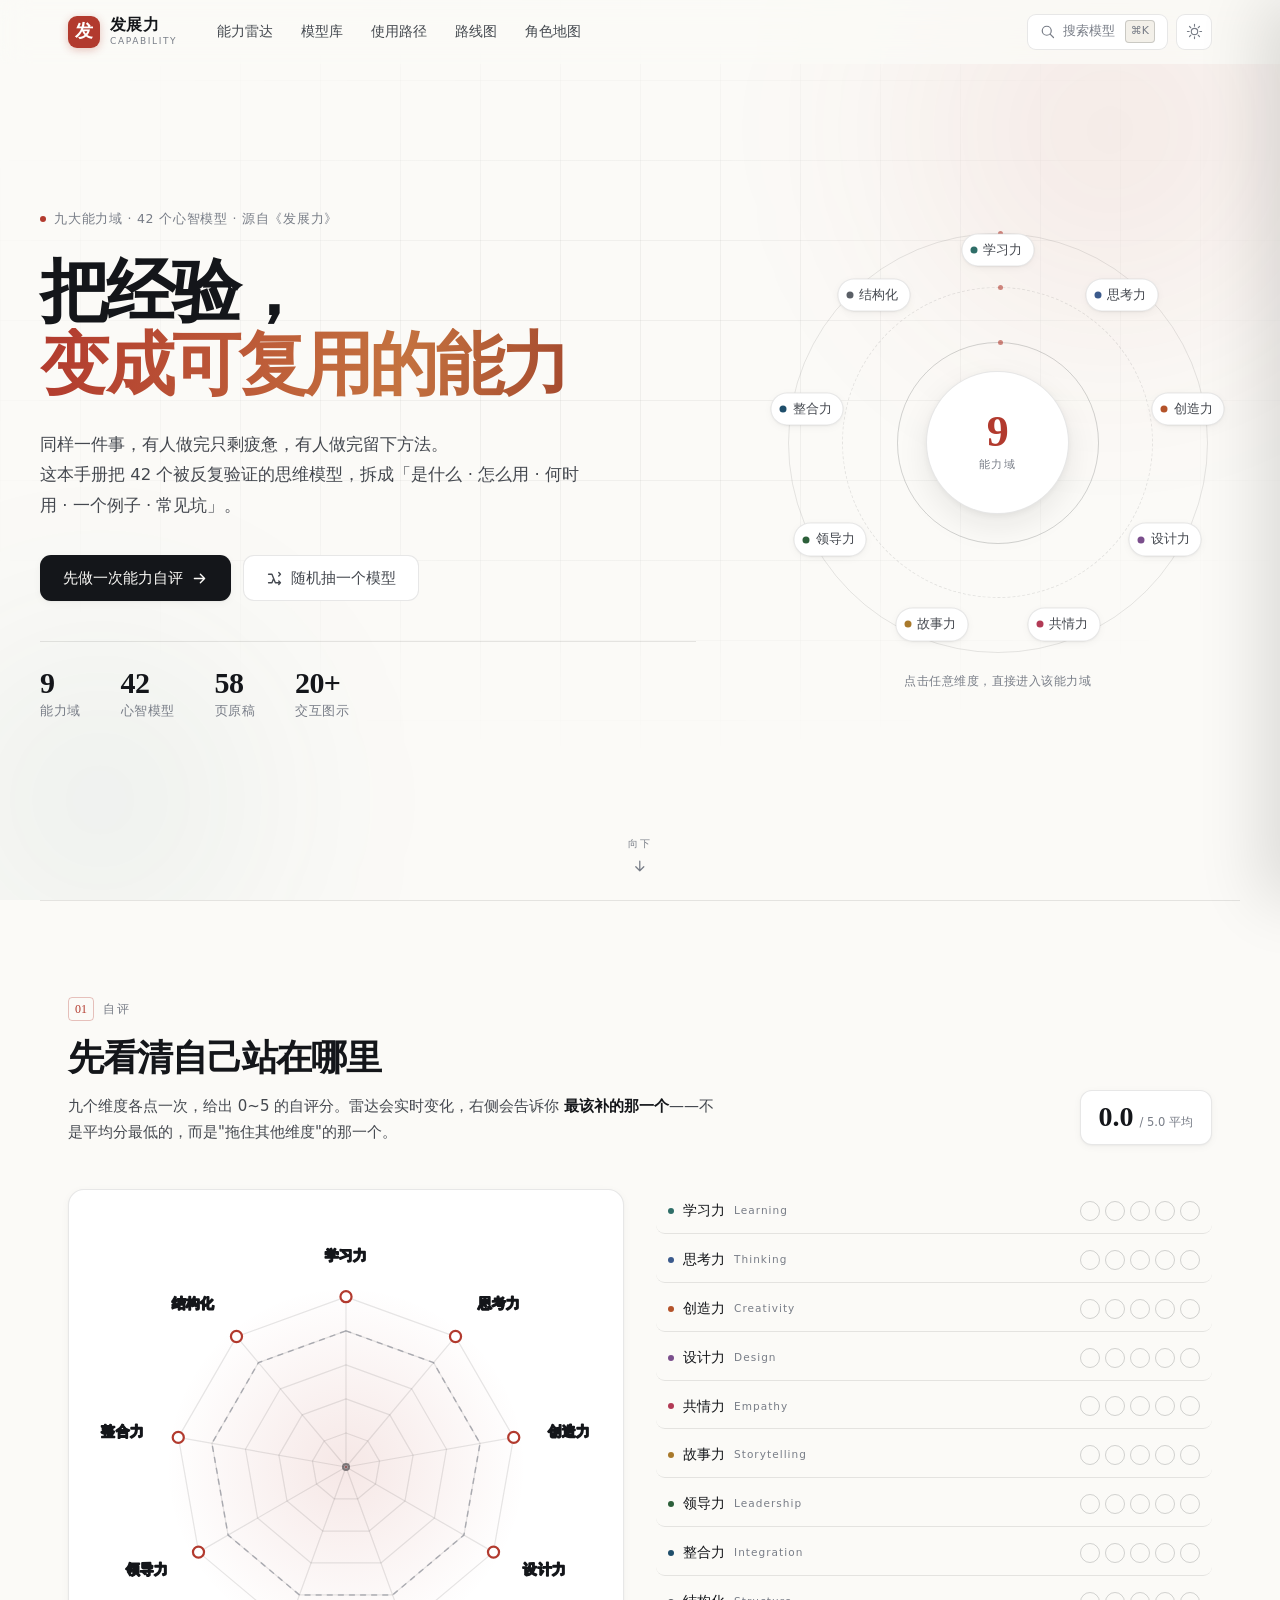
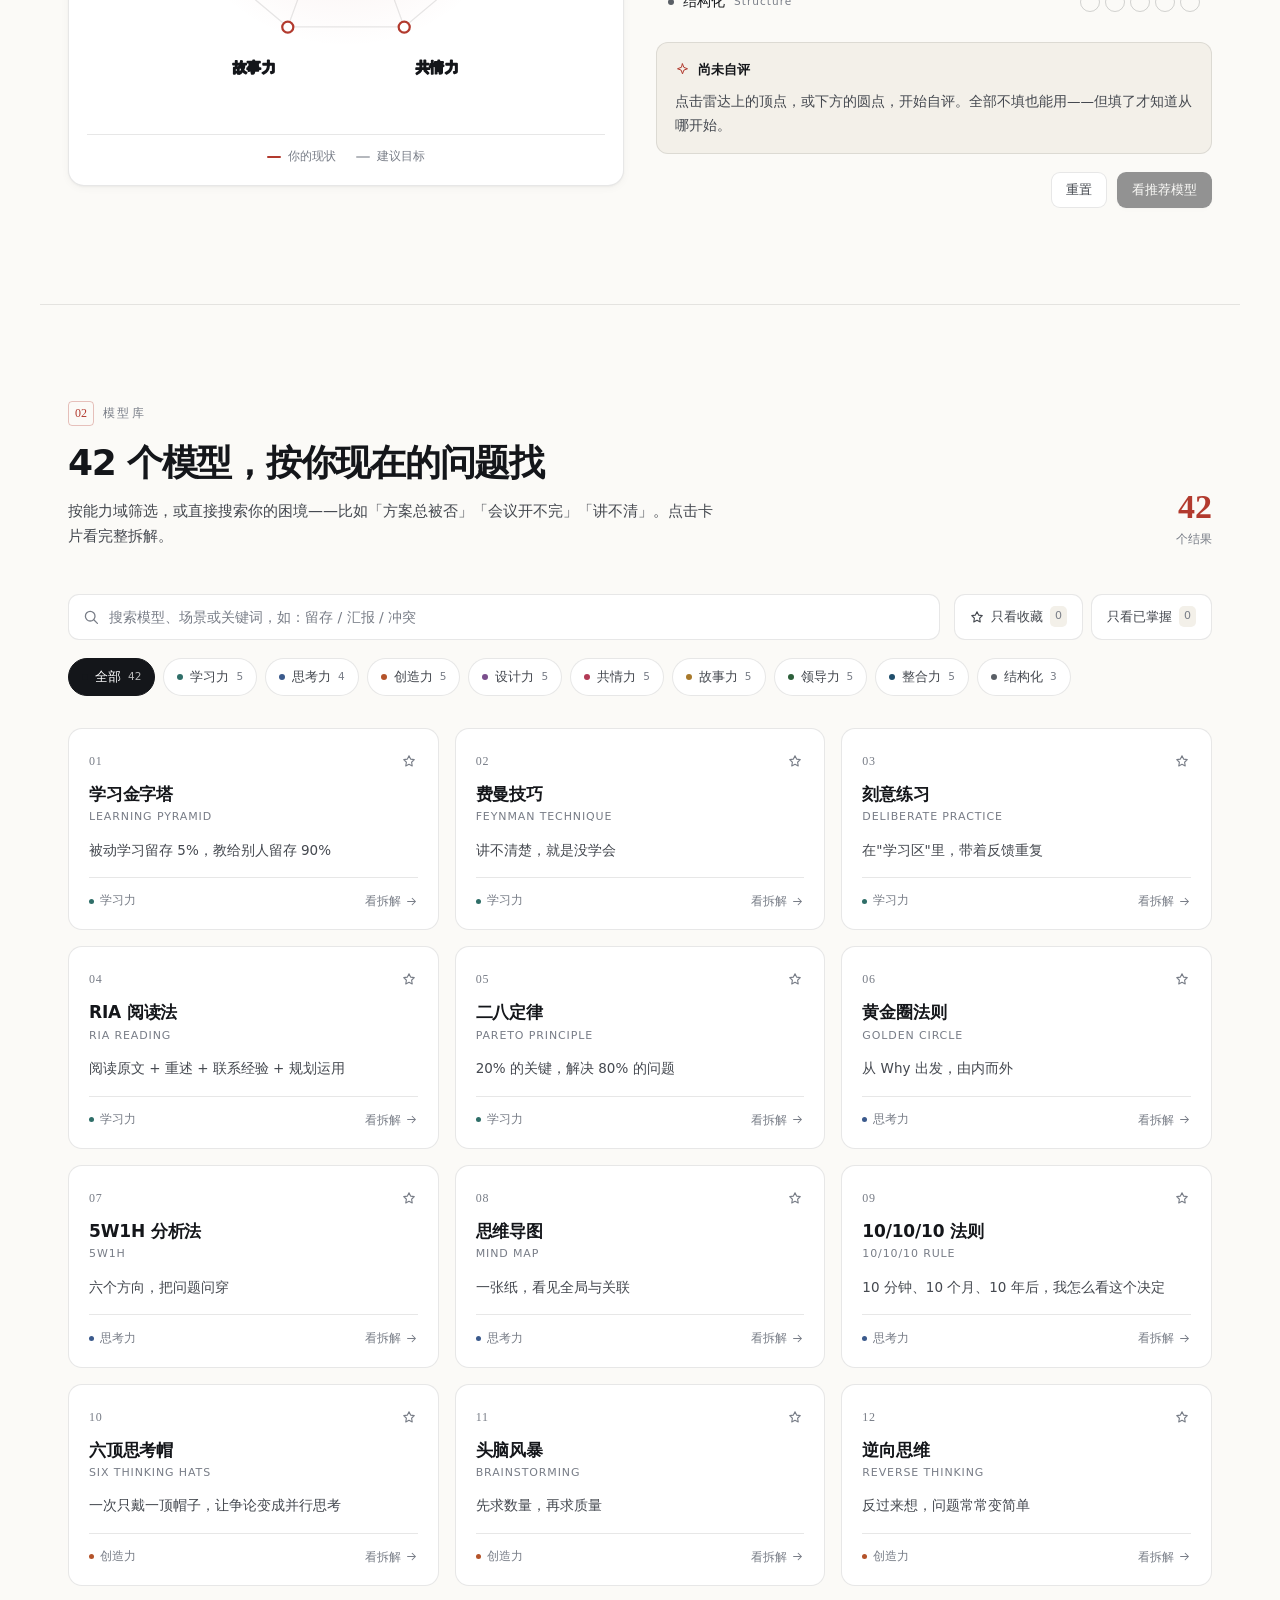
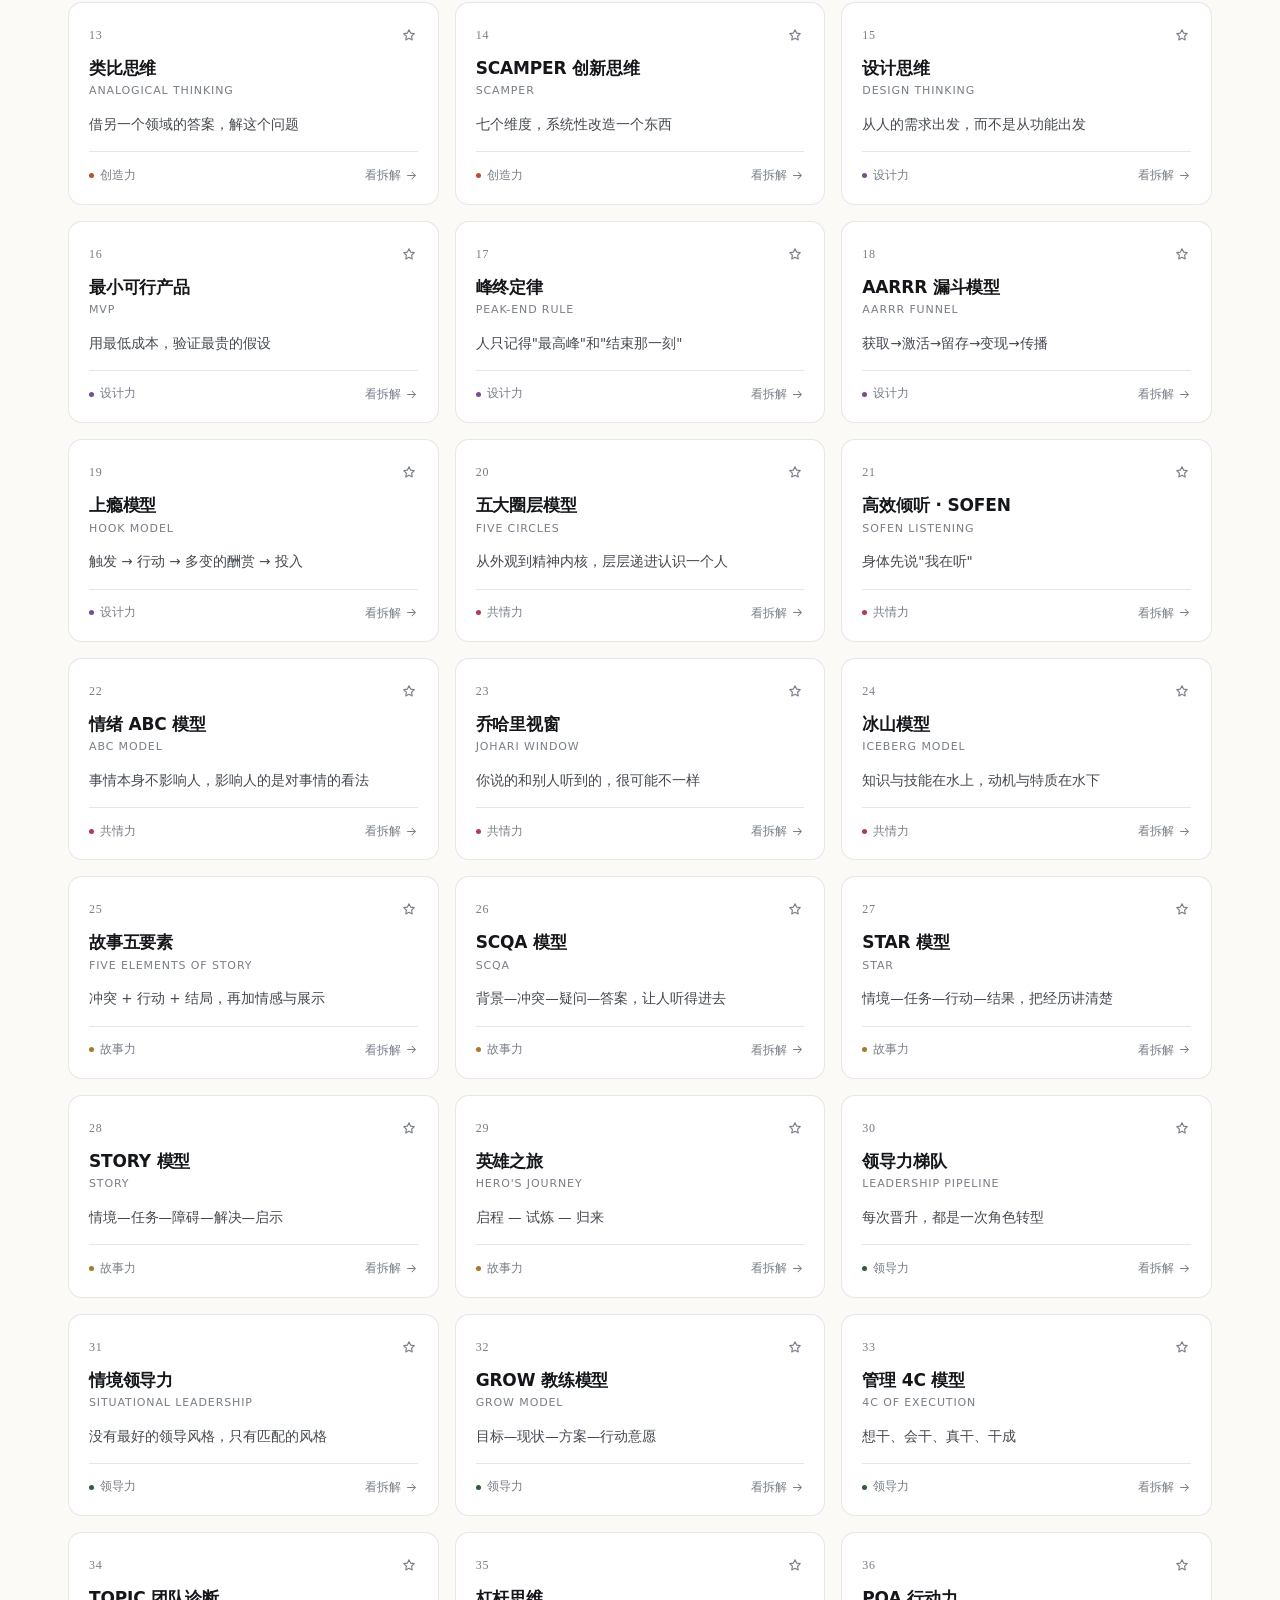
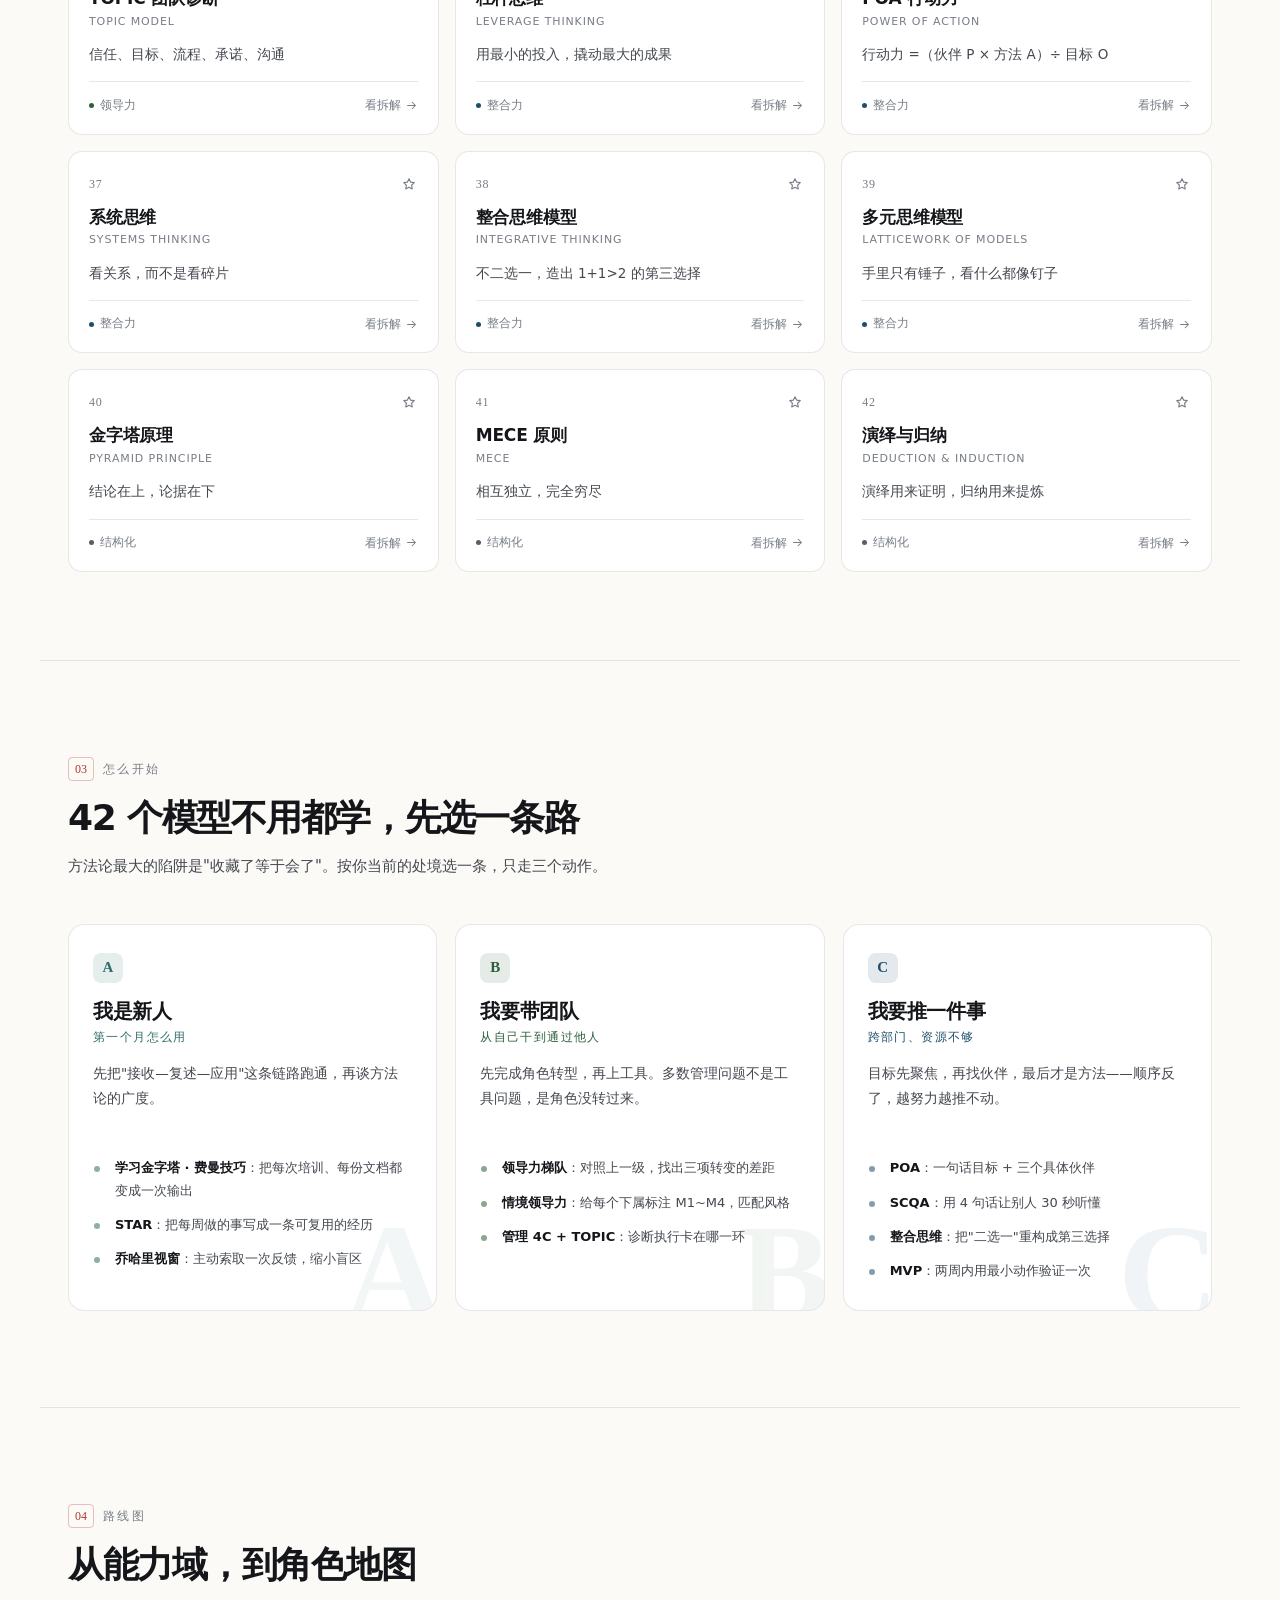
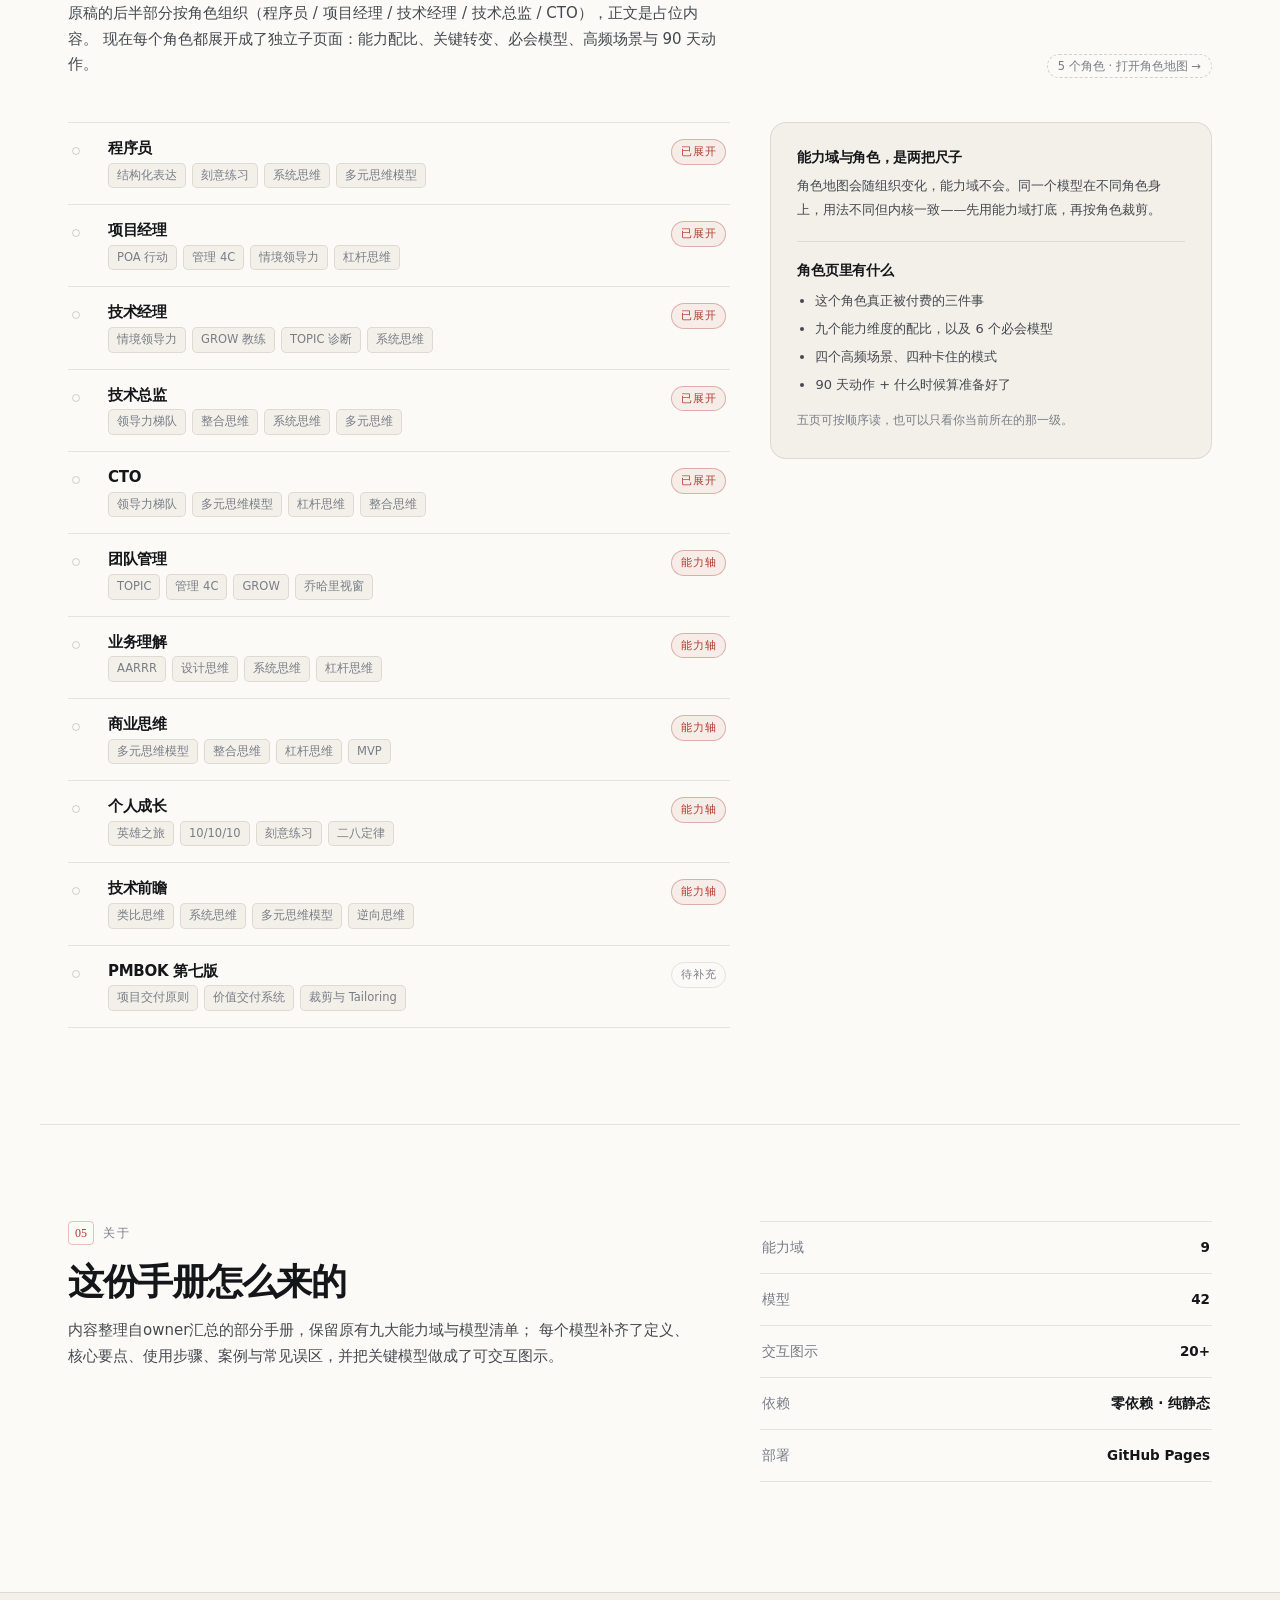
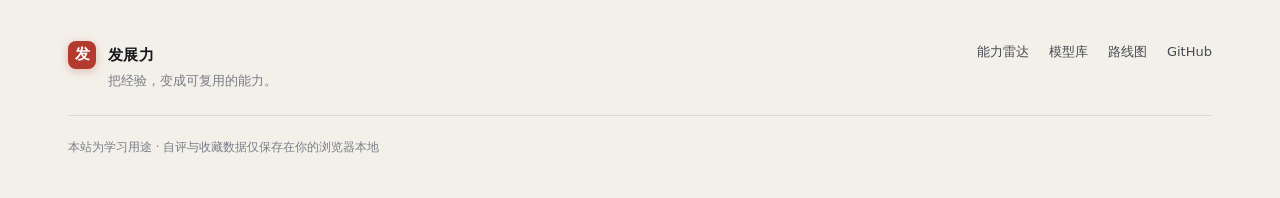
==== commit 7ce8c5f9: "Update index.html" ====
--- a/index.html
+++ b/index.html
@@ -249,12 +249,8 @@
         <p class="kicker"><span class="kicker-no">05</span>关于</p>
         <h2>这份手册怎么来的</h2>
         <p class="section-desc">
-          内容整理自内部《发展力》手册（58 页），保留原有九大能力域与模型清单；
+          内容整理自owner汇总的部分手册，保留原有九大能力域与模型清单；
           每个模型补齐了定义、核心要点、使用步骤、案例与常见误区，并把关键模型做成了可交互图示。
-        </p>
-        <p class="section-desc">
-          原稿第 35 页之后的角色章节，只留下骨架，正文是其他章节的复制粘贴。
-          这里保留骨架重写了内容，并拆成五个独立子页面，放在 <a href="roles/index.html" style="color:var(--accent)">角色地图</a> 里。
         </p>
       </div>
       <div class="about-meta">
@@ -283,7 +279,7 @@
       <a href="#roadmap">路线图</a>
       <a href="https://github.com/" id="repoLink" target="_blank" rel="noopener">GitHub</a>
     </div>
-    <p class="foot-note">内容整理自内部《发展力》手册 · 本站为学习用途 · 自评与收藏数据仅保存在你的浏览器本地</p>
+    <p class="foot-note">本站为学习用途 · 自评与收藏数据仅保存在你的浏览器本地</p>
   </div>
 </footer>
 
